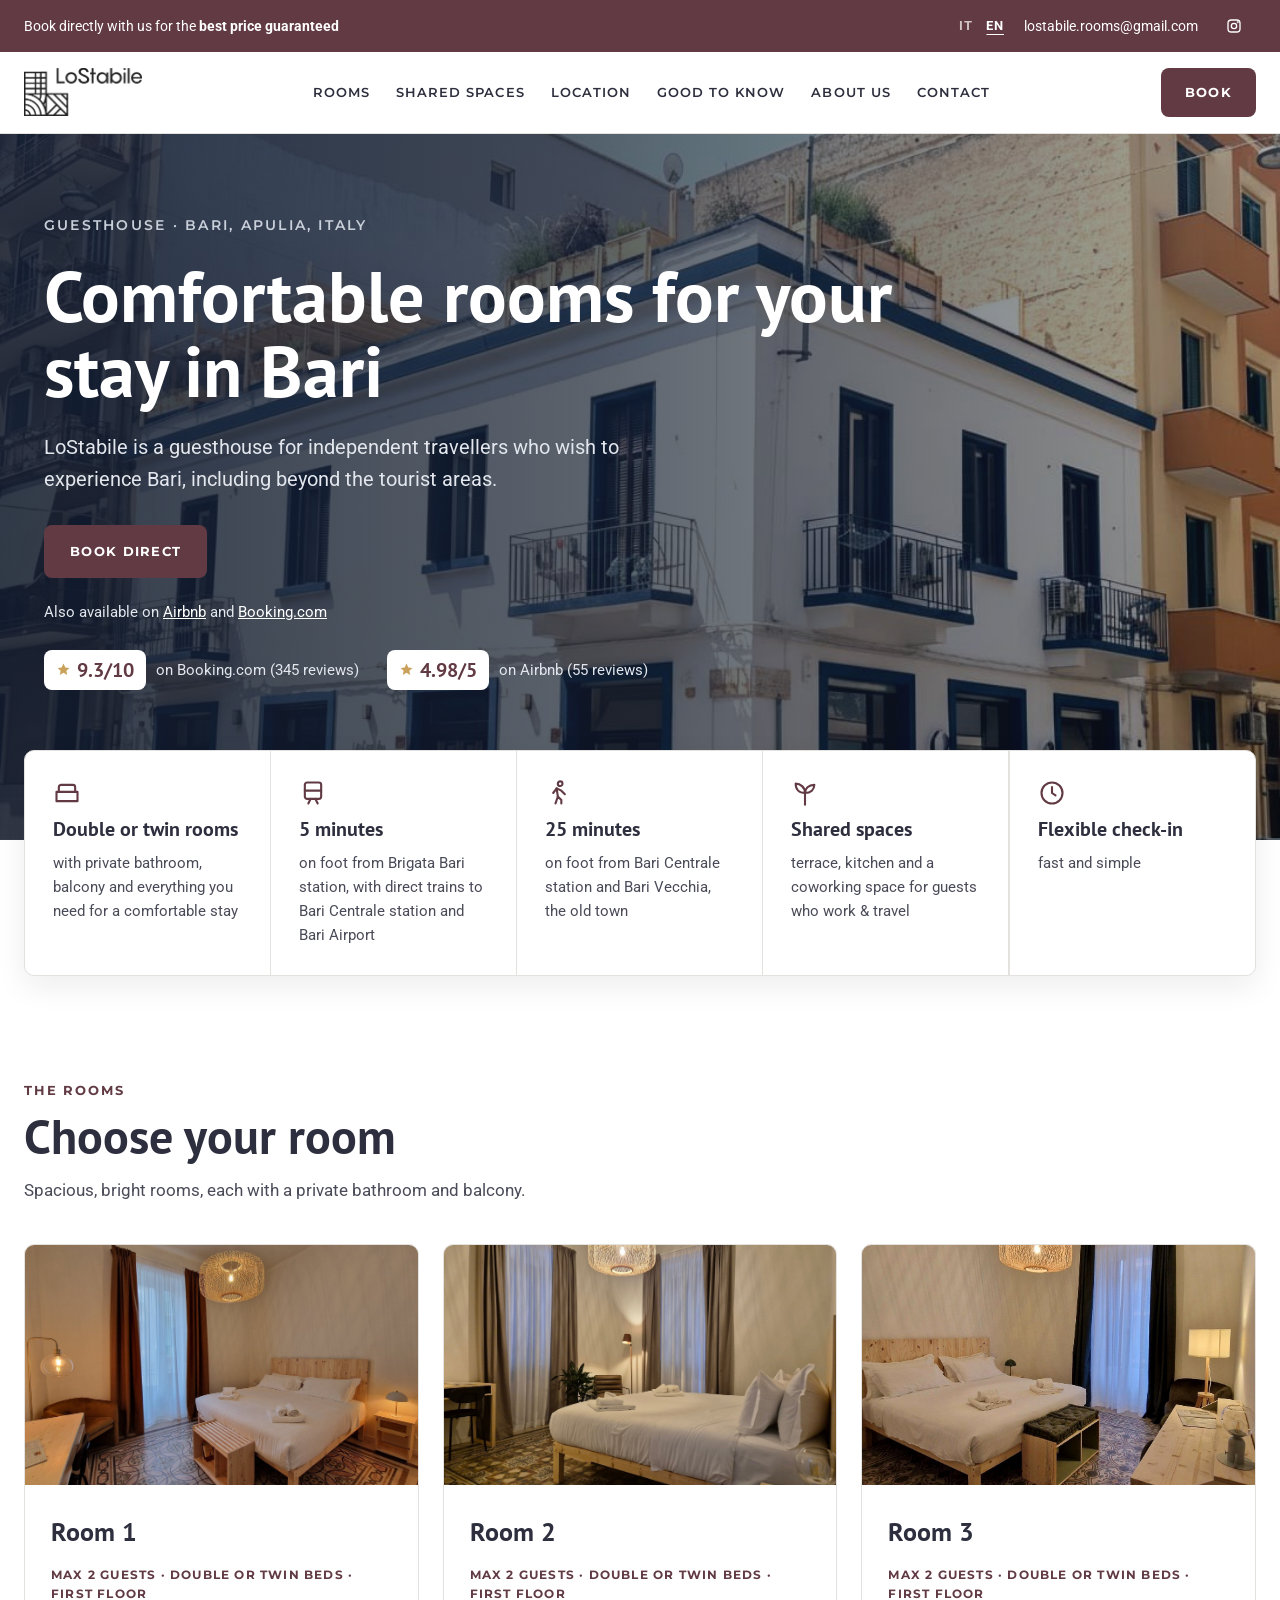
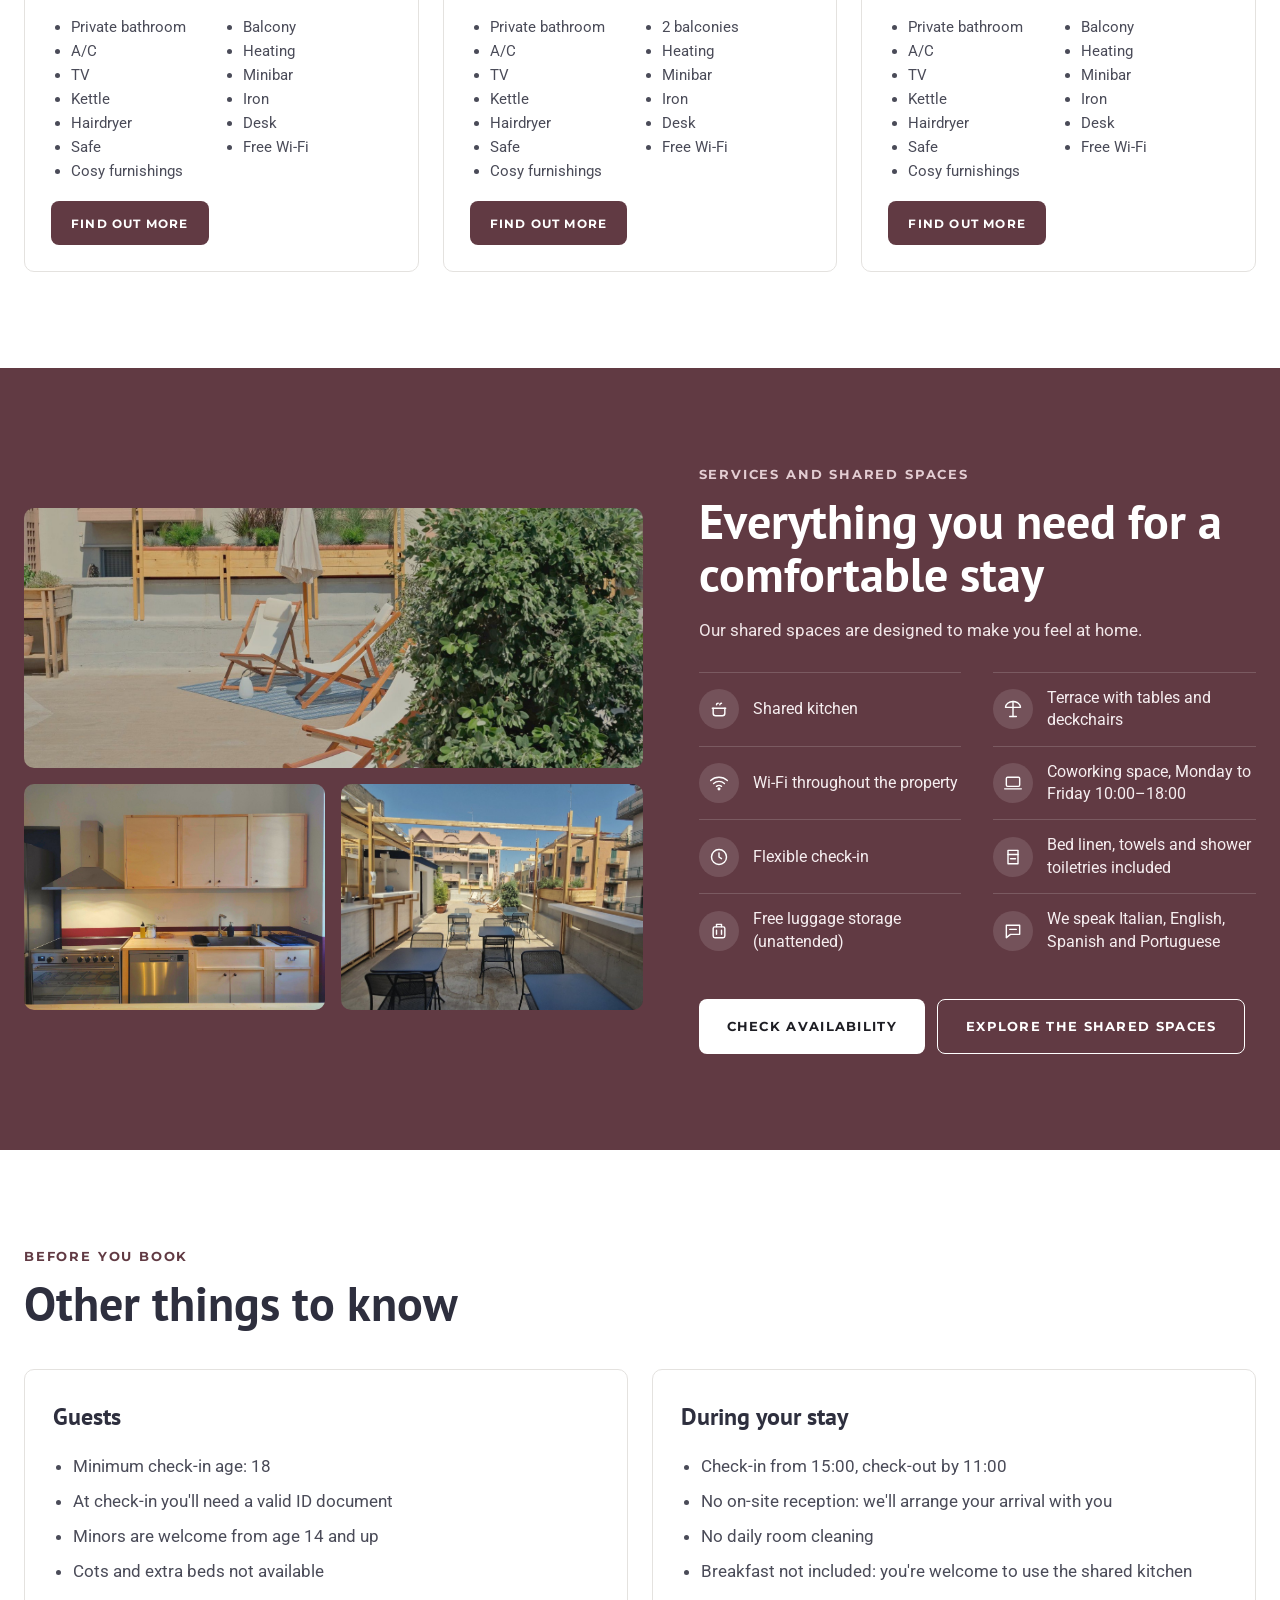
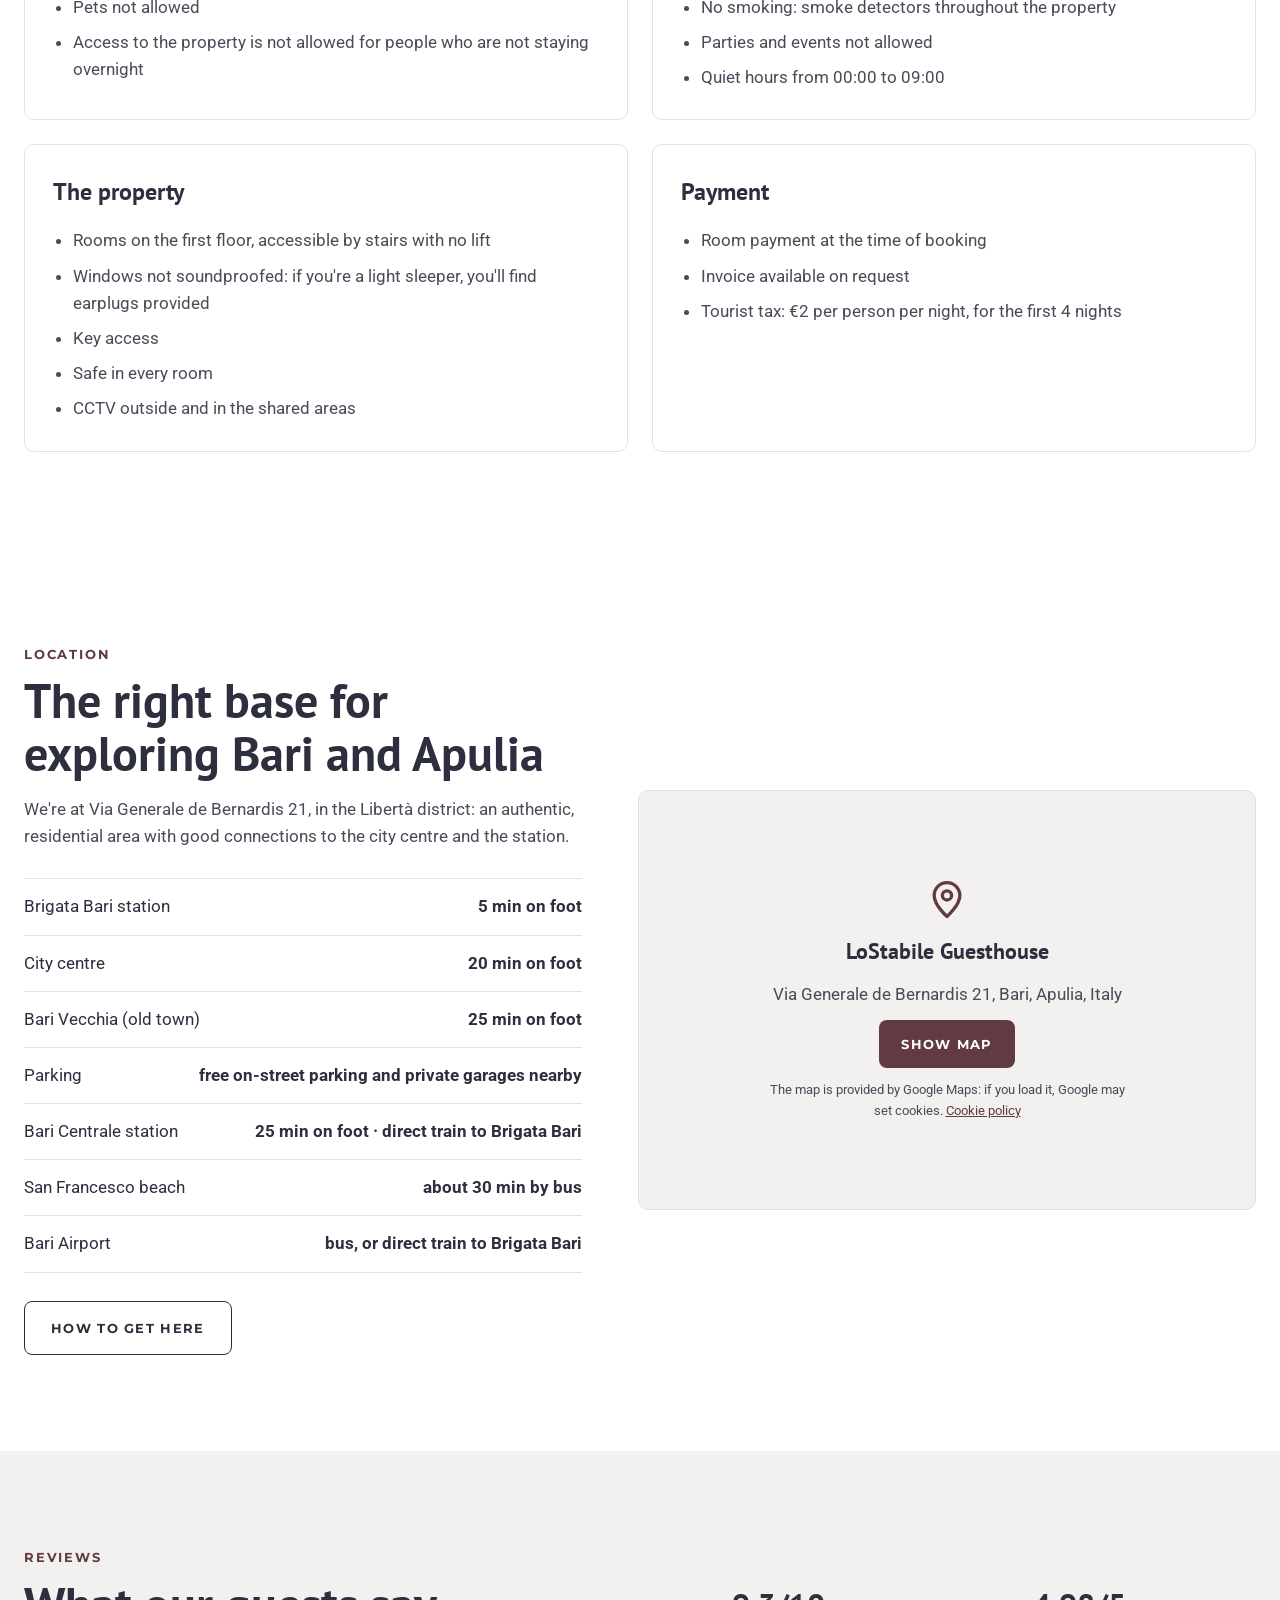
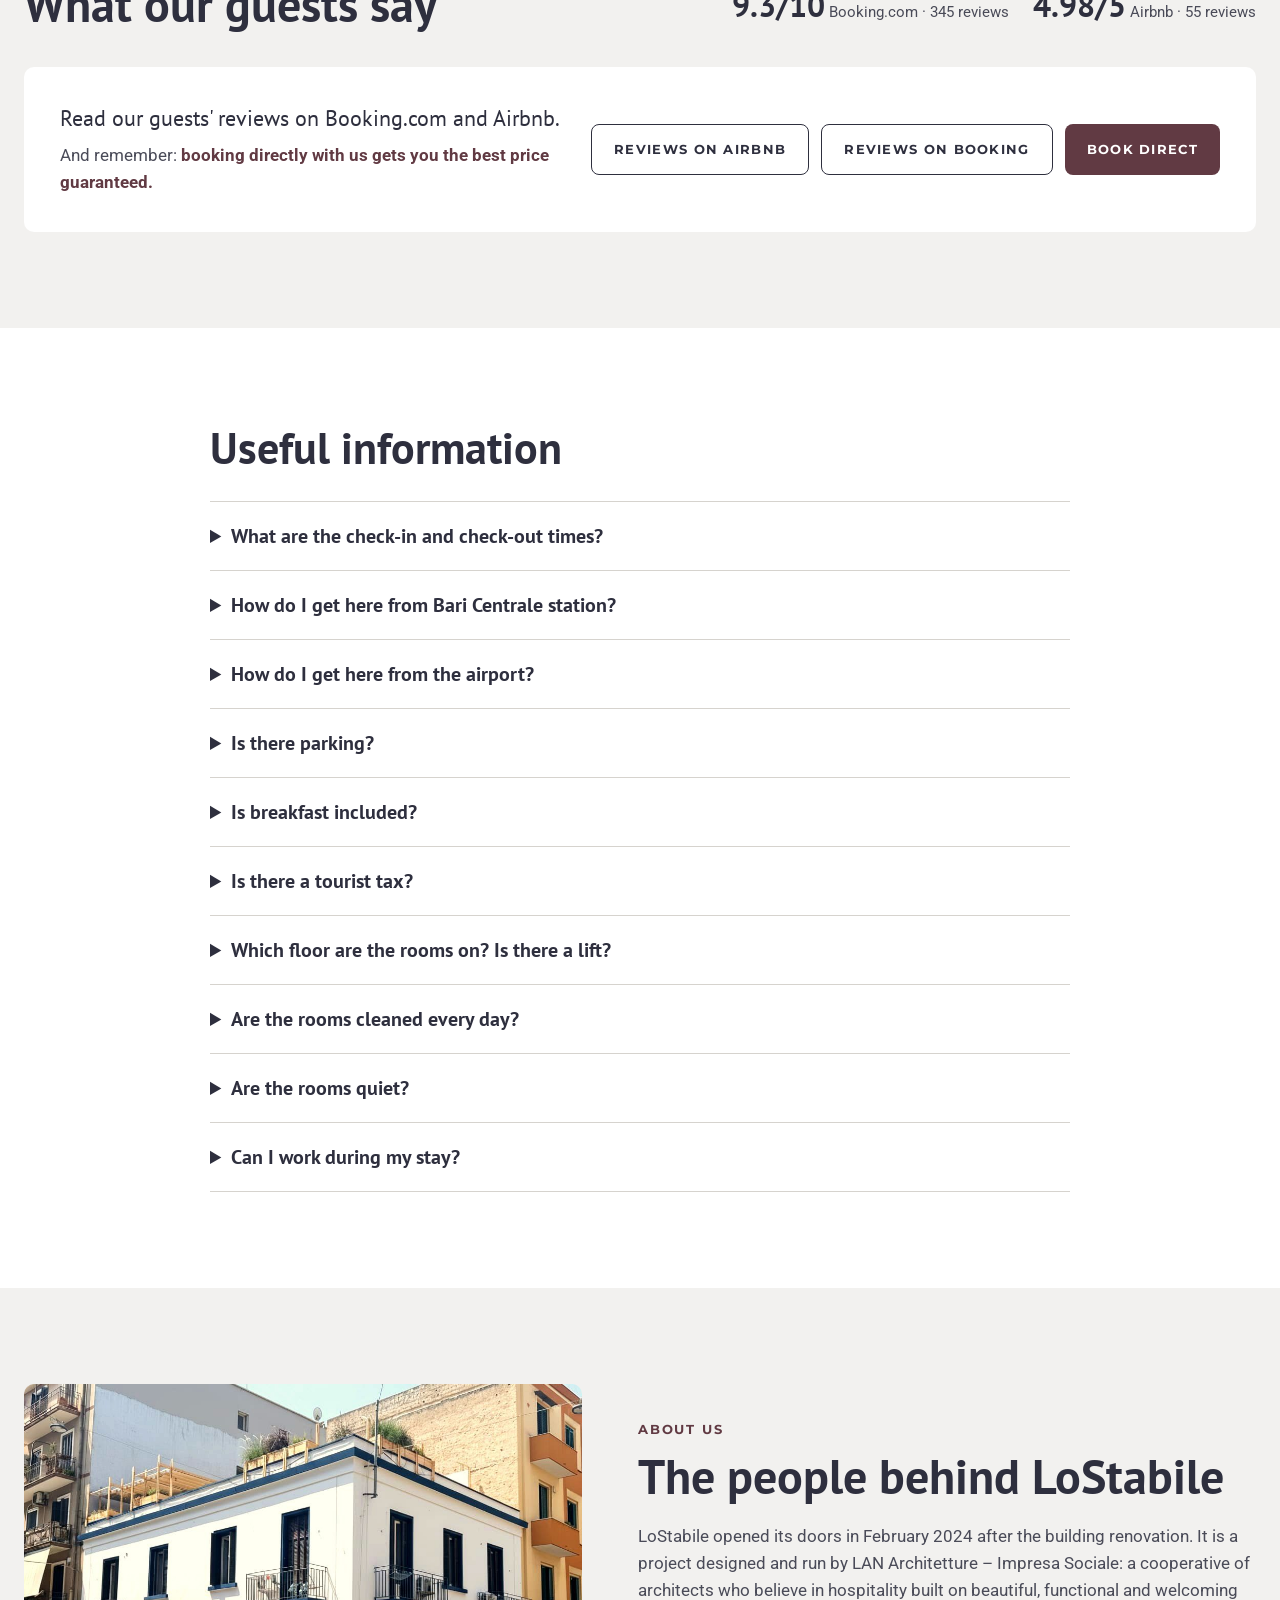
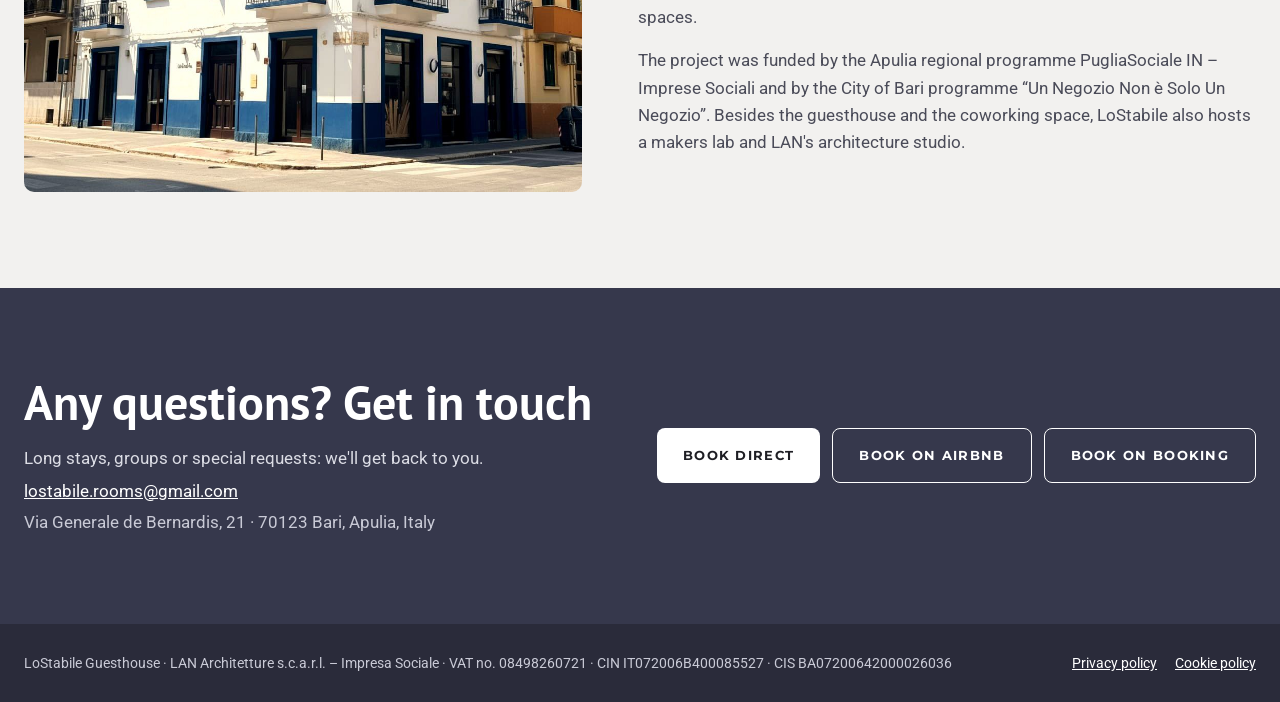
==== en/index.html @ 5943540a "Servizi: elenco con icone Co-Authored-By: Claude Opus 5.5 <noreply@anthropic.com> Claude-Session: ht" ====
<!doctype html>
<html lang="en">
<head>
<meta charset="utf-8">
<meta name="viewport" content="width=device-width, initial-scale=1">
<title>LoStabile Guesthouse – Rooms in Bari, Libertà district</title>
<meta name="description" content="LoStabile Guesthouse in Bari, Libertà district: 3 rooms with private bathroom and balcony, shared kitchen and terrace. 5 minutes from Brigata Bari station. Book direct for the best price.">
<meta property="og:title" content="LoStabile Guesthouse – Rooms in Bari, Libertà district">
<meta property="og:description" content="LoStabile Guesthouse in Bari, Libertà district: 3 rooms with private bathroom and balcony, shared kitchen and terrace. 5 minutes from Brigata Bari station. Book direct for the best price.">
<meta property="og:image" content="https://guesthouse.lostabile.com/images/facciata.jpg">
<meta property="og:type" content="website">
<link rel="icon" type="image/png" href="../images/favicon.png">
<link rel="stylesheet" href="../fonts/fonts.css">
<style>
body{margin:0;background:#FFFFFF}
html{scroll-behavior:smooth}
a{color:#613A43}a:hover{color:#36384C}
summary{cursor:pointer}
.hero-bg{background-color:#233852;background-image:linear-gradient(90deg,rgba(20,30,50,0.88) 0%,rgba(20,30,50,0.7) 45%,rgba(20,30,50,0.35) 100%),url(../images/facciata.jpg);background-size:cover;background-position:center 15%}
.lang{display:inline-flex;align-items:center;gap:2px}
.lang a{color:#FFFFFF;text-decoration:none;opacity:0.7;font-weight:700;font-size:13px;letter-spacing:0.06em;padding:6px 6px}
.lang a:hover{color:#FFFFFF;opacity:1}
.lang a[aria-current]{opacity:1;text-decoration:underline;text-underline-offset:4px}
.menu-toggle{position:absolute;opacity:0;width:1px;height:1px;pointer-events:none}
.menu-btn{display:none}
header{position:sticky;top:0;z-index:50}
[id]{scroll-margin-top:100px}
img[style*="object-fit"],button[style*="cursor: zoom-in"],article,.gallery > *,[style*="border: 1px solid #E4E2DF"],[style*="border-left: 4px solid #613A43"],[style*="background: #FFFFFF; padding: 36px"]{border-radius:10px}
button[style*="cursor: zoom-in"],article,.gallery > *{overflow:hidden}
article img{border-radius:0 !important}
@media (max-width: 760px){
a[style*="min-height: 4"]:not(.hdr-cta){width:100%;justify-content:center;text-align:center}
[id]{scroll-margin-top:80px}
.svc-list{grid-template-columns:1fr !important}
.hero-ratings{flex-direction:column;align-items:flex-start !important}
.hero-ratings > span > span:first-child{min-width:100px;justify-content:center;box-sizing:border-box}
.rules-grid{grid-template-columns:1fr !important}
div[style="display: flex; gap: 24px"]{flex-direction:column;gap:6px !important}
.topbar{justify-content:space-between !important;flex-wrap:nowrap !important;font-size:13px !important;line-height:1.35;padding:6px 12px 6px 16px !important;gap:8px !important}
.tb-hide{display:none !important}
.hdr{padding:10px 16px !important;gap:8px !important}
.hdr-logo img{height:34px !important}
.menu-btn{display:inline-flex;align-items:center;gap:6px;order:2;margin-left:auto;cursor:pointer;font-family:Montserrat,sans-serif;font-size:11px;font-weight:700;letter-spacing:0.05em;text-transform:uppercase;color:#2E2F3E;border:1.5px solid #2E2F3E;padding:0 10px;min-height:42px;box-sizing:border-box;border-radius:8px}
.hdr-cta{order:3;padding:0 12px !important;font-size:11px !important;letter-spacing:0.06em !important;min-height:42px !important}
.nav{order:4;display:none !important;width:100%;flex-direction:column;align-items:stretch !important;gap:0 !important;border-top:1px solid #E4E2DF;margin-top:4px}
.nav a{padding:14px 0;border-bottom:1px solid #F2F1EF;font-size:14px}
.menu-toggle:checked ~ .nav{display:flex !important}
.menu-toggle:focus-visible ~ .menu-btn{outline:2px solid #613A43;outline-offset:2px}
.dist-row{flex-direction:column !important;gap:2px !important}
}
img{max-width:100%}
@media (max-width: 640px){ a[href="spazi-comuni.html"] span{white-space:normal !important; font-size:16px !important} }
be-widget{display:block;width:100%}
be-widget:defined ~ .bw-fallback{display:none !important}
</style>
<link rel="alternate" hreflang="it" href="https://guesthouse.lostabile.com/">
<link rel="alternate" hreflang="en" href="https://guesthouse.lostabile.com/en/">
<link rel="alternate" hreflang="x-default" href="https://guesthouse.lostabile.com/">
</head>
<body>
<div style="font-family: Roboto, system-ui, sans-serif; color: #2E2F3E; background: #FFFFFF; font-size: 17px; line-height: 1.6">

<!-- TOP BAR -->
<div style="background: #613A43; color: #FFFFFF">
<div class="topbar" style="max-width: 1240px; margin: 0 auto; padding: 4px 24px; display: flex; flex-wrap: wrap; justify-content: space-between; align-items: center; gap: 8px; font-size: 14px">
<p style="margin: 0">Book directly with us for the <strong>best price guaranteed</strong></p>
<div class="topbar-contacts" style="display: flex; align-items: center; gap: 4px">
<span class="lang" role="navigation" aria-label="Language / Lingua"><a href="../index.html" hreflang="it" lang="it">IT</a><a href="index.html" aria-current="page" hreflang="en" lang="en">EN</a></span>
<a class="tb-hide" href="mailto:lostabile.rooms@gmail.com" style="color: #FFFFFF; text-decoration: none; padding: 0 10px">lostabile.rooms@gmail.com</a>
<a target="_blank" rel="noopener" href="https://www.instagram.com/lostabile.guesthouse/" aria-label="LoStabile Guesthouse on Instagram" style="color: #FFFFFF; width: 44px; height: 44px; display: inline-flex; align-items: center; justify-content: center"><svg aria-hidden="true" width="16" height="16" viewBox="0 0 24 24" fill="none" stroke="currentColor" stroke-width="2" stroke-linecap="round" stroke-linejoin="round"><rect x="3" y="3" width="18" height="18" rx="5"></rect><circle cx="12" cy="12" r="4"></circle><circle cx="17.5" cy="6.5" r="0.5"></circle></svg></a>
</div>
</div>
</div>

<!-- HEADER -->
<header style="background: #FFFFFF; border-bottom: 1px solid #E4E2DF">
<div class="hdr" style="max-width: 1240px; margin: 0 auto; padding: 16px 24px; display: flex; flex-wrap: wrap; align-items: center; justify-content: space-between; gap: 18px">
<a class="hdr-logo" href="#top" aria-label="LoStabile Guesthouse, back to top" style="text-decoration: none; color: #1E1E24; display: inline-flex; flex-direction: column; gap: 2px">
<img src="../images/logo-lostabile.png" alt="LoStabile" style="height: 48px; width: auto; display: block">
</a>
<input type="checkbox" id="menu-toggle" class="menu-toggle" aria-label="Open menu">
<nav class="nav" aria-label="Main menu" style="display: flex; flex-wrap: wrap; align-items: center; gap: 4px 26px; font-family: Montserrat, sans-serif; font-size: 13px; font-weight: 600; letter-spacing: 0.08em; text-transform: uppercase">
<a href="#camere" style="color: #2E2F3E; text-decoration: none">Rooms</a>
<a href="spazi-comuni.html" style="color: #2E2F3E; text-decoration: none">Shared spaces</a>
<a href="#posizione" style="color: #2E2F3E; text-decoration: none">Location</a>
<a href="#regole" style="color: #2E2F3E; text-decoration: none">Good to know</a>
<a href="#chi-siamo" style="color: #2E2F3E; text-decoration: none">About us</a>
<a href="#contatti" style="color: #2E2F3E; text-decoration: none">Contact</a>
</nav>
<label for="menu-toggle" class="menu-btn" aria-hidden="true"><svg width="18" height="18" viewBox="0 0 24 24" fill="none" stroke="currentColor" stroke-width="2" stroke-linecap="round"><path d="M4 7h16M4 12h16M4 17h16"></path></svg>Menu</label>
<a target="_blank" rel="noopener" class="hdr-cta" href="https://lostabile.bookpage.io/" style="background: #613A43; color: #FFFFFF; text-decoration: none; font-family: Montserrat, sans-serif; font-weight: 700; font-size: 13px; letter-spacing: 0.1em; text-transform: uppercase; padding: 14px 24px; min-height: 44px; box-sizing: border-box; display: inline-flex; align-items: center; border-radius: 8px">Book</a>
</div>
</header>

<!-- HERO -->
<section id="top" class="hero-bg" style="color: #FFFFFF">
<div style="max-width: 1240px; margin: 0 auto; min-height: 600px; padding: 80px 24px 150px; box-sizing: border-box; display: flex; flex-direction: column; justify-content: center; gap: 22px">
<p style="margin: 0; font-family: Montserrat, sans-serif; font-weight: 600; font-size: 14px; letter-spacing: 0.16em; text-transform: uppercase; color: #C9D0DA">Guesthouse · Bari, Apulia, Italy</p>
<h1 style="margin: 0; font-family: PT Sans, sans-serif; font-weight: 700; font-size: clamp(40px, 5.6vw, 72px); line-height: 1.05; max-width: 860px">Comfortable rooms for your stay in Bari</h1>
<p style="margin: 0; font-size: 20px; max-width: 640px; color: #E3E7ED">LoStabile is a guesthouse for independent travellers who wish to experience Bari, including beyond the tourist areas.</p>
<div class="bw-hero" data-booking-widget style="margin-top: 8px; max-width: 900px">
<be-widget host="https://lostabile.bookpage.io" property-id="143905" booking-network-id="867" default-adults="2" default-children="0" primary-color="#613A43" secondary-color="#E3CDD2" background-color="#ffffff" border-color="#613A43" button-text-color="#ffffff"></be-widget>
<a target="_blank" rel="noopener" class="bw-fallback" href="https://lostabile.bookpage.io/" style="background: #613A43; color: #FFFFFF; text-decoration: none; font-family: Montserrat, sans-serif; font-weight: 700; font-size: 13px; letter-spacing: 0.1em; text-transform: uppercase; padding: 16px 26px; min-height: 48px; box-sizing: border-box; display: inline-flex; align-items: center; border-radius: 8px">Book direct</a>
</div>
<p style="margin: 0; font-size: 15px; color: #E3E7ED">Also available on <a target="_blank" rel="noopener" href="https://www.airbnb.it/pr/lostabile" style="color: #FFFFFF">Airbnb</a> and <a target="_blank" rel="noopener" href="https://www.booking.com/hotel/it/lostabile.it.html" style="color: #FFFFFF">Booking.com</a></p>
<div class="hero-ratings" style="display: flex; flex-wrap: wrap; align-items: center; gap: 10px 28px; margin-top: 4px">
<span style="display: inline-flex; align-items: center; gap: 10px">
<span style="background: #FFFFFF; color: #613A43; font-family: PT Sans, sans-serif; font-weight: 700; font-size: 20px; padding: 4px 12px; border-radius: 8px; display: inline-flex; align-items: center; gap: 6px"><svg aria-hidden="true" width="15" height="15" viewBox="0 0 24 24" fill="#C9A15B"><path d="M12 2.5l2.9 6.1 6.6.8-4.9 4.6 1.3 6.6L12 17.3l-5.9 3.3 1.3-6.6-4.9-4.6 6.6-.8z"></path></svg>9.3/10</span>
<span style="color: #E3E7ED; font-size: 15px">on Booking.com (345 reviews)</span>
</span>
<span style="display: inline-flex; align-items: center; gap: 10px">
<span style="background: #FFFFFF; color: #613A43; font-family: PT Sans, sans-serif; font-weight: 700; font-size: 20px; padding: 4px 12px; border-radius: 8px; display: inline-flex; align-items: center; gap: 6px"><svg aria-hidden="true" width="15" height="15" viewBox="0 0 24 24" fill="#C9A15B"><path d="M12 2.5l2.9 6.1 6.6.8-4.9 4.6 1.3 6.6L12 17.3l-5.9 3.3 1.3-6.6-4.9-4.6 6.6-.8z"></path></svg>4.98/5</span>
<span style="color: #E3E7ED; font-size: 15px">on Airbnb (55 reviews)</span>
</span>
</div>
</div>
</section>

<!-- PUNTI DI FORZA -->
<section style="max-width: 1240px; margin: -90px auto 0; padding: 0 24px; position: relative">
<div style="display: grid; grid-template-columns: repeat(auto-fit, minmax(220px, 1fr)); background: #FFFFFF; border: 1px solid #E4E2DF; box-shadow: 0 10px 30px rgba(30,30,36,0.08)">
<div style="padding: 28px; display: flex; flex-direction: column; gap: 6px; border-right: 1px solid #E4E2DF">
<svg aria-hidden="true" width="28" height="28" viewBox="0 0 24 24" fill="none" stroke="#613A43" stroke-width="1.8" stroke-linecap="round" stroke-linejoin="round"><path d="M3 11h18v8H3z"></path><path d="M5 11V7a2 2 0 0 1 2-2h10a2 2 0 0 1 2 2v4"></path></svg>
<strong style="font-family: PT Sans, sans-serif; font-size: 20px">Double or twin rooms</strong>
<span style="font-size: 15px; color: #4A4B58">with private bathroom, balcony and everything you need for a comfortable stay</span>
</div>
<div style="padding: 28px; display: flex; flex-direction: column; gap: 6px; border-right: 1px solid #E4E2DF">
<svg aria-hidden="true" width="28" height="28" viewBox="0 0 24 24" fill="none" stroke="#613A43" stroke-width="1.8" stroke-linecap="round" stroke-linejoin="round"><rect x="5" y="3" width="14" height="14" rx="2"></rect><path d="M5 10h14"></path><path d="M8 21l2-4M16 21l-2-4"></path></svg>
<strong style="font-family: PT Sans, sans-serif; font-size: 20px">5 minutes</strong>
<span style="font-size: 15px; color: #4A4B58">on foot from Brigata Bari station, with direct trains to Bari Centrale station and Bari Airport</span>
</div>
<div style="padding: 28px; display: flex; flex-direction: column; gap: 6px; border-right: 1px solid #E4E2DF">
<svg aria-hidden="true" width="28" height="28" viewBox="0 0 24 24" fill="none" stroke="#613A43" stroke-width="1.8" stroke-linecap="round" stroke-linejoin="round"><circle cx="13" cy="4" r="2"></circle><path d="M9 21l2-6 3 3v3"></path><path d="M7 12l3-4 4 2 3 3"></path><path d="M11 15l-1-7"></path></svg>
<strong style="font-family: PT Sans, sans-serif; font-size: 20px">25 minutes</strong>
<span style="font-size: 15px; color: #4A4B58">on foot from Bari Centrale station and Bari Vecchia, the old town</span>
</div>
<div style="padding: 28px; display: flex; flex-direction: column; gap: 6px; border-right: 1px solid #E4E2DF">
<svg aria-hidden="true" width="28" height="28" viewBox="0 0 24 24" fill="none" stroke="#613A43" stroke-width="1.8" stroke-linecap="round" stroke-linejoin="round"><path d="M12 22V12"></path><path d="M12 12C12 7 8 4 4 4c0 5 3 8 8 8z"></path><path d="M12 12c0-4 3-7 8-7 0 4-3 7-8 7z"></path></svg>
<strong style="font-family: PT Sans, sans-serif; font-size: 20px">Shared spaces</strong>
<span style="font-size: 15px; color: #4A4B58">terrace, kitchen and a coworking space for guests who work & travel</span>
</div>
<div style="padding: 28px; display: flex; flex-direction: column; gap: 6px; border-left: 1px solid #E4E2DF">
<svg aria-hidden="true" width="28" height="28" viewBox="0 0 24 24" fill="none" stroke="#613A43" stroke-width="1.8" stroke-linecap="round" stroke-linejoin="round"><circle cx="12" cy="12" r="9"></circle><path d="M12 7v5l3 2"></path></svg>
<strong style="font-family: PT Sans, sans-serif; font-size: 20px">Flexible check-in</strong>
<span style="font-size: 15px; color: #4A4B58">fast and simple</span>
</div>
</div>
</section>

<!-- CAMERE -->
<section id="camere" style="max-width: 1240px; margin: 0 auto; padding: 104px 24px 96px">
<p style="margin: 0 0 10px; font-family: Montserrat, sans-serif; font-size: 13px; font-weight: 700; letter-spacing: 0.14em; text-transform: uppercase; color: #613A43">The rooms</p>
<h2 style="margin: 0 0 14px; font-family: PT Sans, sans-serif; font-weight: 700; font-size: clamp(32px, 4vw, 48px); line-height: 1.1">Choose your room</h2>
<p style="margin: 0 0 40px; color: #4A4B58; max-width: 660px">Spacious, bright rooms, each with a private bathroom and balcony.</p>
<div style="display: grid; grid-template-columns: repeat(auto-fit, minmax(300px, 1fr)); gap: 24px">

<article style="border: 1px solid #E4E2DF; display: flex; flex-direction: column">
<img src="../images/camera1-1.jpg" alt="Room 1: wooden double bed, window with curtains and patterned cement tile floor" style="height: 240px; width: 100%; object-fit: cover; display: block">
<div style="padding: 26px; display: flex; flex-direction: column; gap: 12px; flex-grow: 1">
<h3 style="margin: 0; font-family: PT Sans, sans-serif; font-size: 26px; font-weight: 700">Room 1</h3>
<p style="margin: 0; font-family: Montserrat, sans-serif; font-size: 12px; font-weight: 700; letter-spacing: 0.1em; text-transform: uppercase; color: #613A43">Max 2 guests · Double or twin beds · First floor</p>
<ul style="margin: 0; padding-left: 20px; color: #4A4B58; font-size: 15px; flex-grow: 1; display: grid; grid-template-columns: repeat(2, minmax(0, 1fr)); column-gap: 24px">
<li>Private bathroom</li>
<li>Balcony</li>
<li>A/C</li>
<li>Heating</li>
<li>TV</li>
<li>Minibar</li>
<li>Kettle</li>
<li>Iron</li>
<li>Hairdryer</li>
<li>Desk</li>
<li>Safe</li>
<li>Free Wi-Fi</li>
<li>Cosy furnishings</li>
</ul>
<div style="display: flex; flex-wrap: wrap; justify-content: space-between; align-items: center; gap: 12px; margin-top: 6px">
<a href="camera-1.html" style="background: #613A43; color: #FFFFFF; text-decoration: none; font-family: Montserrat, sans-serif; font-weight: 700; font-size: 12px; letter-spacing: 0.1em; text-transform: uppercase; padding: 12px 20px; min-height: 44px; box-sizing: border-box; display: inline-flex; align-items: center; border-radius: 8px">Find out more</a>
</div>
</div>
</article>

<article style="border: 1px solid #E4E2DF; display: flex; flex-direction: column">
<img src="../images/camera2-1.jpg" alt="Room 2: double bed, two windows and patterned cement tile floor" style="height: 240px; width: 100%; object-fit: cover; display: block">
<div style="padding: 26px; display: flex; flex-direction: column; gap: 12px; flex-grow: 1">
<h3 style="margin: 0; font-family: PT Sans, sans-serif; font-size: 26px; font-weight: 700">Room 2</h3>
<p style="margin: 0; font-family: Montserrat, sans-serif; font-size: 12px; font-weight: 700; letter-spacing: 0.1em; text-transform: uppercase; color: #613A43">Max 2 guests · Double or twin beds · First floor</p>
<ul style="margin: 0; padding-left: 20px; color: #4A4B58; font-size: 15px; flex-grow: 1; display: grid; grid-template-columns: repeat(2, minmax(0, 1fr)); column-gap: 24px">
<li>Private bathroom</li>
<li>2 balconies</li>
<li>A/C</li>
<li>Heating</li>
<li>TV</li>
<li>Minibar</li>
<li>Kettle</li>
<li>Iron</li>
<li>Hairdryer</li>
<li>Desk</li>
<li>Safe</li>
<li>Free Wi-Fi</li>
<li>Cosy furnishings</li>
</ul>
<div style="display: flex; flex-wrap: wrap; justify-content: space-between; align-items: center; gap: 12px; margin-top: 6px">
<a href="camera-2.html" style="background: #613A43; color: #FFFFFF; text-decoration: none; font-family: Montserrat, sans-serif; font-weight: 700; font-size: 12px; letter-spacing: 0.1em; text-transform: uppercase; padding: 12px 20px; min-height: 44px; box-sizing: border-box; display: inline-flex; align-items: center; border-radius: 8px">Find out more</a>
</div>
</div>
</article>

<article style="border: 1px solid #E4E2DF; display: flex; flex-direction: column">
<img src="../images/camera3-anteprima.jpg" alt="Room 3: double bed, French window and wooden desk" style="height: 240px; width: 100%; object-fit: cover; display: block">
<div style="padding: 26px; display: flex; flex-direction: column; gap: 12px; flex-grow: 1">
<h3 style="margin: 0; font-family: PT Sans, sans-serif; font-size: 26px; font-weight: 700">Room 3</h3>
<p style="margin: 0; font-family: Montserrat, sans-serif; font-size: 12px; font-weight: 700; letter-spacing: 0.1em; text-transform: uppercase; color: #613A43">Max 2 guests · Double or twin beds · First floor</p>
<ul style="margin: 0; padding-left: 20px; color: #4A4B58; font-size: 15px; flex-grow: 1; display: grid; grid-template-columns: repeat(2, minmax(0, 1fr)); column-gap: 24px">
<li>Private bathroom</li>
<li>Balcony</li>
<li>A/C</li>
<li>Heating</li>
<li>TV</li>
<li>Minibar</li>
<li>Kettle</li>
<li>Iron</li>
<li>Hairdryer</li>
<li>Desk</li>
<li>Safe</li>
<li>Free Wi-Fi</li>
<li>Cosy furnishings</li>
</ul>
<div style="display: flex; flex-wrap: wrap; justify-content: space-between; align-items: center; gap: 12px; margin-top: 6px">
<a href="camera-3.html" style="background: #613A43; color: #FFFFFF; text-decoration: none; font-family: Montserrat, sans-serif; font-weight: 700; font-size: 12px; letter-spacing: 0.1em; text-transform: uppercase; padding: 12px 20px; min-height: 44px; box-sizing: border-box; display: inline-flex; align-items: center; border-radius: 8px">Find out more</a>
</div>
</div>
</article>

</div>
</section>

<!-- SERVIZI E SPAZI COMUNI -->
<section id="servizi" style="background: #613A43; color: #FFFFFF">
<div style="max-width: 1240px; margin: 0 auto; padding: 96px 24px; display: flex; flex-wrap: wrap; gap: 56px; align-items: center">
<div style="flex: 1.35 1 460px; min-width: 0; display: grid; grid-template-columns: repeat(2, minmax(0, 1fr)); gap: 16px">
<img src="../images/terrazza-1.jpg" alt="Terrace lounge area with deckchairs and umbrella" style="grid-column: span 2; height: 260px; width: 100%; object-fit: cover; display: block">
<img src="../images/cucina.jpg" alt="The fully equipped shared kitchen, with wooden furniture" style="aspect-ratio: 4 / 3; height: auto; width: 100%; object-fit: cover; display: block">
<img src="../images/terrazza-2.jpg" alt="The terrace with tables, wooden pergola and plants" style="aspect-ratio: 4 / 3; height: auto; width: 100%; object-fit: cover; display: block">
</div>
<div style="flex: 1 1 440px; min-width: 0">
<p style="margin: 0 0 10px; font-family: Montserrat, sans-serif; font-size: 13px; font-weight: 700; letter-spacing: 0.14em; text-transform: uppercase; color: #E3CDD2">Services and shared spaces</p>
<h2 style="margin: 0 0 16px; font-family: PT Sans, sans-serif; font-weight: 700; font-size: clamp(32px, 4vw, 48px); line-height: 1.1">Everything you need for a comfortable stay</h2>
<p style="margin: 0 0 28px; color: #F1E6E8">Our shared spaces are designed to make you feel at home.</p>
<ul class="svc-list" style="list-style: none; margin: 0 0 32px; padding: 0; display: grid; grid-template-columns: repeat(2, minmax(0, 1fr)); column-gap: 32px; color: #F6EEF0; font-size: 16px; line-height: 1.4">
<li style="display: flex; align-items: center; gap: 14px; padding: 14px 0; border-top: 1px solid rgba(255,255,255,0.16)"><span aria-hidden="true" style="flex: 0 0 40px; width: 40px; height: 40px; border-radius: 50%; background: rgba(255,255,255,0.12); display: inline-flex; align-items: center; justify-content: center"><svg width="20" height="20" viewBox="0 0 24 24" fill="none" stroke="#FFFFFF" stroke-width="1.7" stroke-linecap="round" stroke-linejoin="round"><path d="M4 11h16"></path><path d="M5 11v6a3 3 0 0 0 3 3h8a3 3 0 0 0 3-3v-6"></path><path d="M9 7c0-1 .8-2 2-2M13 7c0-1 .8-2 2-2"></path></svg></span><span>Shared kitchen</span></li>
<li style="display: flex; align-items: center; gap: 14px; padding: 14px 0; border-top: 1px solid rgba(255,255,255,0.16)"><span aria-hidden="true" style="flex: 0 0 40px; width: 40px; height: 40px; border-radius: 50%; background: rgba(255,255,255,0.12); display: inline-flex; align-items: center; justify-content: center"><svg width="20" height="20" viewBox="0 0 24 24" fill="none" stroke="#FFFFFF" stroke-width="1.7" stroke-linecap="round" stroke-linejoin="round"><path d="M12 3v18"></path><path d="M3 10a9 7 0 0 1 18 0z"></path><path d="M8 21h8"></path></svg></span><span>Terrace with tables and deckchairs</span></li>
<li style="display: flex; align-items: center; gap: 14px; padding: 14px 0; border-top: 1px solid rgba(255,255,255,0.16)"><span aria-hidden="true" style="flex: 0 0 40px; width: 40px; height: 40px; border-radius: 50%; background: rgba(255,255,255,0.12); display: inline-flex; align-items: center; justify-content: center"><svg width="20" height="20" viewBox="0 0 24 24" fill="none" stroke="#FFFFFF" stroke-width="1.7" stroke-linecap="round" stroke-linejoin="round"><path d="M2 9a15 15 0 0 1 20 0"></path><path d="M5.5 12.5a10 10 0 0 1 13 0"></path><path d="M9 16a5 5 0 0 1 6 0"></path><circle cx="12" cy="19" r="1"></circle></svg></span><span>Wi-Fi throughout the property</span></li>
<li style="display: flex; align-items: center; gap: 14px; padding: 14px 0; border-top: 1px solid rgba(255,255,255,0.16)"><span aria-hidden="true" style="flex: 0 0 40px; width: 40px; height: 40px; border-radius: 50%; background: rgba(255,255,255,0.12); display: inline-flex; align-items: center; justify-content: center"><svg width="20" height="20" viewBox="0 0 24 24" fill="none" stroke="#FFFFFF" stroke-width="1.7" stroke-linecap="round" stroke-linejoin="round"><rect x="4" y="5" width="16" height="11" rx="1.5"></rect><path d="M2 19h20"></path></svg></span><span>Coworking space, Monday to Friday 10:00–18:00</span></li>
<li style="display: flex; align-items: center; gap: 14px; padding: 14px 0; border-top: 1px solid rgba(255,255,255,0.16)"><span aria-hidden="true" style="flex: 0 0 40px; width: 40px; height: 40px; border-radius: 50%; background: rgba(255,255,255,0.12); display: inline-flex; align-items: center; justify-content: center"><svg width="20" height="20" viewBox="0 0 24 24" fill="none" stroke="#FFFFFF" stroke-width="1.7" stroke-linecap="round" stroke-linejoin="round"><circle cx="12" cy="12" r="9"></circle><path d="M12 7v5l3 2"></path></svg></span><span>Flexible check-in</span></li>
<li style="display: flex; align-items: center; gap: 14px; padding: 14px 0; border-top: 1px solid rgba(255,255,255,0.16)"><span aria-hidden="true" style="flex: 0 0 40px; width: 40px; height: 40px; border-radius: 50%; background: rgba(255,255,255,0.12); display: inline-flex; align-items: center; justify-content: center"><svg width="20" height="20" viewBox="0 0 24 24" fill="none" stroke="#FFFFFF" stroke-width="1.7" stroke-linecap="round" stroke-linejoin="round"><path d="M6 4h12v16H6z"></path><path d="M6 9h12"></path><path d="M9 14h6"></path></svg></span><span>Bed linen, towels and shower toiletries included</span></li>
<li style="display: flex; align-items: center; gap: 14px; padding: 14px 0; border-top: 1px solid rgba(255,255,255,0.16)"><span aria-hidden="true" style="flex: 0 0 40px; width: 40px; height: 40px; border-radius: 50%; background: rgba(255,255,255,0.12); display: inline-flex; align-items: center; justify-content: center"><svg width="20" height="20" viewBox="0 0 24 24" fill="none" stroke="#FFFFFF" stroke-width="1.7" stroke-linecap="round" stroke-linejoin="round"><rect x="5" y="7" width="14" height="13" rx="2"></rect><path d="M9 7V4h6v3"></path><path d="M9 11v5M15 11v5"></path></svg></span><span>Free luggage storage (unattended)</span></li>
<li style="display: flex; align-items: center; gap: 14px; padding: 14px 0; border-top: 1px solid rgba(255,255,255,0.16)"><span aria-hidden="true" style="flex: 0 0 40px; width: 40px; height: 40px; border-radius: 50%; background: rgba(255,255,255,0.12); display: inline-flex; align-items: center; justify-content: center"><svg width="20" height="20" viewBox="0 0 24 24" fill="none" stroke="#FFFFFF" stroke-width="1.7" stroke-linecap="round" stroke-linejoin="round"><path d="M4 5h16v11H9l-5 4z"></path><path d="M8 10h8"></path></svg></span><span>We speak Italian, English, Spanish and Portuguese</span></li>
</ul>
<div style="display: flex; flex-wrap: wrap; gap: 12px">
<a target="_blank" rel="noopener" href="https://lostabile.bookpage.io/" style="background: #FFFFFF; color: #1E1E24; text-decoration: none; font-family: Montserrat, sans-serif; font-weight: 700; font-size: 13px; letter-spacing: 0.1em; text-transform: uppercase; padding: 16px 28px; min-height: 48px; box-sizing: border-box; display: inline-flex; align-items: center; border-radius: 8px">Check availability</a>
<a href="spazi-comuni.html" style="color: #FFFFFF; text-decoration: none; font-family: Montserrat, sans-serif; font-weight: 700; font-size: 13px; letter-spacing: 0.1em; text-transform: uppercase; padding: 16px 28px; border: 1.5px solid #FFFFFF; min-height: 48px; box-sizing: border-box; display: inline-flex; align-items: center; border-radius: 8px">Explore the shared spaces</a>
</div>
</div>
</div>
</section>

<!-- REGOLE DELLA CASA -->
<section id="regole" style="max-width: 1240px; margin: 0 auto; padding: 96px 24px">
<p style="margin: 0 0 10px; font-family: Montserrat, sans-serif; font-size: 13px; font-weight: 700; letter-spacing: 0.14em; text-transform: uppercase; color: #613A43">Before you book</p>
<h2 style="margin: 0 0 40px; font-family: PT Sans, sans-serif; font-weight: 700; font-size: clamp(32px, 4vw, 48px); line-height: 1.1">Other things to know</h2>
<div class="rules-grid" style="display: grid; grid-template-columns: repeat(2, minmax(0, 1fr)); gap: 24px">
<div style="border: 1px solid #E4E2DF; padding: 28px">
<h3 style="margin: 0 0 16px; font-family: PT Sans, sans-serif; font-size: 24px; font-weight: 700">Guests</h3>
<ul style="margin: 0; padding-left: 20px; color: #4A4B58; display: flex; flex-direction: column; gap: 8px">
<li>Minimum check-in age: 18</li>
<li>At check-in you'll need a valid ID document</li>
<li>Minors are welcome from age 14 and up</li>
<li>Cots and extra beds not available</li>
<li>Pets not allowed</li>
<li>Access to the property is not allowed for people who are not staying overnight</li>
</ul>
</div>
<div style="border: 1px solid #E4E2DF; padding: 28px">
<h3 style="margin: 0 0 16px; font-family: PT Sans, sans-serif; font-size: 24px; font-weight: 700">During your stay</h3>
<ul style="margin: 0; padding-left: 20px; color: #4A4B58; display: flex; flex-direction: column; gap: 8px">
<li>Check-in from 15:00, check-out by 11:00</li>
<li>No on-site reception: we'll arrange your arrival with you</li>
<li>No daily room cleaning</li>
<li>Breakfast not included: you're welcome to use the shared kitchen</li>
<li>No smoking: smoke detectors throughout the property</li>
<li>Parties and events not allowed</li>
<li>Quiet hours from 00:00 to 09:00</li>
</ul>
</div>
<div style="border: 1px solid #E4E2DF; padding: 28px">
<h3 style="margin: 0 0 16px; font-family: PT Sans, sans-serif; font-size: 24px; font-weight: 700">The property</h3>
<ul style="margin: 0; padding-left: 20px; color: #4A4B58; display: flex; flex-direction: column; gap: 8px">
<li>Rooms on the first floor, accessible by stairs with no lift</li>
<li>Windows not soundproofed: if you're a light sleeper, you'll find earplugs provided</li>
<li>Key access</li>
<li>Safe in every room</li>
<li>CCTV outside and in the shared areas</li>
</ul>
</div>
<div style="border: 1px solid #E4E2DF; padding: 28px">
<h3 style="margin: 0 0 16px; font-family: PT Sans, sans-serif; font-size: 24px; font-weight: 700">Payment</h3>
<ul style="margin: 0; padding-left: 20px; color: #4A4B58; display: flex; flex-direction: column; gap: 8px">
<li>Room payment at the time of booking</li>
<li>Invoice available on request</li>
<li>Tourist tax: €2 per person per night, for the first 4 nights</li>
</ul>
</div>
</div>
</section>

<!-- POSIZIONE -->
<section id="posizione" style="max-width: 1240px; margin: 0 auto; padding: 96px 24px; display: flex; flex-wrap: wrap; gap: 56px; align-items: center">
<div style="flex: 1 1 420px; min-width: 0">
<p style="margin: 0 0 10px; font-family: Montserrat, sans-serif; font-size: 13px; font-weight: 700; letter-spacing: 0.14em; text-transform: uppercase; color: #613A43">Location</p>
<h2 style="margin: 0 0 16px; font-family: PT Sans, sans-serif; font-weight: 700; font-size: clamp(32px, 4vw, 48px); line-height: 1.1">The right base for exploring Bari and Apulia</h2>
<p style="margin: 0 0 28px; color: #4A4B58">We're at Via Generale de Bernardis 21, in the Libertà district: an authentic, residential area with good connections to the city centre and the station.</p>
<div style="display: flex; flex-direction: column">
<div class="dist-row" style="display: flex; justify-content: space-between; gap: 16px; padding: 14px 0; border-top: 1px solid #E4E2DF"><span>Brigata Bari station</span><strong>5 min on foot</strong></div>
<div class="dist-row" style="display: flex; justify-content: space-between; gap: 16px; padding: 14px 0; border-top: 1px solid #E4E2DF"><span>City centre</span><strong>20 min on foot</strong></div>
<div class="dist-row" style="display: flex; justify-content: space-between; gap: 16px; padding: 14px 0; border-top: 1px solid #E4E2DF"><span>Bari Vecchia (old town)</span><strong>25 min on foot</strong></div>
<div class="dist-row" style="display: flex; justify-content: space-between; gap: 16px; padding: 14px 0; border-top: 1px solid #E4E2DF"><span>Parking</span><strong>free on-street parking and private garages nearby</strong></div>
<div class="dist-row" style="display: flex; justify-content: space-between; gap: 16px; padding: 14px 0; border-top: 1px solid #E4E2DF"><span>Bari Centrale station</span><strong>25 min on foot · direct train to Brigata Bari</strong></div>
<div class="dist-row" style="display: flex; justify-content: space-between; gap: 16px; padding: 14px 0; border-top: 1px solid #E4E2DF"><span>San Francesco beach</span><strong>about 30 min by bus</strong></div>
<div class="dist-row" style="display: flex; justify-content: space-between; gap: 16px; padding: 14px 0; border-top: 1px solid #E4E2DF; border-bottom: 1px solid #E4E2DF"><span>Bari Airport</span><strong>bus, or direct train to Brigata Bari</strong></div>
</div>
<a target="_blank" rel="noopener" href="https://www.google.com/maps/dir//Via+Generale+de+Bernardis,+21+70123+Bari+BA/@41.1209327,16.8528963,16z" style="margin-top: 28px; color: #2E2F3E; text-decoration: none; font-family: Montserrat, sans-serif; font-weight: 700; font-size: 13px; letter-spacing: 0.1em; text-transform: uppercase; padding: 16px 26px; border: 1.5px solid #2E2F3E; min-height: 48px; box-sizing: border-box; display: inline-flex; align-items: center; border-radius: 8px">How to get here</a>
</div>
<div id="mappa" style="flex: 1 1 480px; min-width: 0; height: 420px; background: #F2F1EF; border: 1px solid #E4E2DF; display: flex; flex-direction: column; align-items: center; justify-content: center; gap: 12px; text-align: center; padding: 24px; box-sizing: border-box"><svg aria-hidden="true" width="44" height="44" viewBox="0 0 24 24" fill="none" stroke="#613A43" stroke-width="1.8" stroke-linecap="round" stroke-linejoin="round"><path d="M12 21s-7-6.2-7-11.5A7 7 0 0 1 19 9.5C19 14.8 12 21 12 21z"></path><circle cx="12" cy="9.5" r="2.5"></circle></svg><strong style="font-family: PT Sans, sans-serif; font-size: 22px">LoStabile Guesthouse</strong><span style="color: #4A4B58">Via Generale de Bernardis 21, Bari, Apulia, Italy</span><button type="button" id="mappa-btn" style="background: #613A43; color: #FFFFFF; border: 0; cursor: pointer; font-family: Montserrat, sans-serif; font-weight: 700; font-size: 13px; letter-spacing: 0.1em; text-transform: uppercase; padding: 14px 22px; min-height: 48px; border-radius: 8px">Show map</button><span style="color: #4A4B58; font-size: 13px; max-width: 360px">The map is provided by Google Maps: if you load it, Google may set cookies. <a href="privacy.html#cookie">Cookie policy</a></span></div><script>document.getElementById("mappa-btn").addEventListener("click",function(){var d=document.getElementById("mappa");d.outerHTML="<iframe title=\"Map: LoStabile Guesthouse, Via Generale de Bernardis 21, Bari\" src=\"https://www.google.com/maps/embed?pb=!1m18!1m12!1m3!1d961.6343704442035!2d16.853043352483237!3d41.12139530666163!2m3!1f0!2f0!3f0!3m2!1i1024!2i768!4f13.1!3m3!1m2!1s0x1347e9173b9a2e97%3A0x296f0e4a77eb39b4!2sLoStabile%20Guesthouse%20%26%20Coworking!5e1!3m2!1sit!2sit!4v1795695713454!5m2!1sit!2sit\" style=\"flex: 1 1 480px; min-width: 0; width: 100%; height: 420px; border: 0; display: block\" allowfullscreen=\"\" loading=\"lazy\" referrerpolicy=\"strict-origin-when-cross-origin\"></iframe>";});</script>
</section>

<!-- RECENSIONI -->
<section id="recensioni" style="background: #F2F1EF">
<div style="max-width: 1240px; margin: 0 auto; padding: 96px 24px">
<div style="display: flex; flex-wrap: wrap; justify-content: space-between; align-items: flex-end; gap: 20px; margin-bottom: 36px">
<div>
<p style="margin: 0 0 10px; font-family: Montserrat, sans-serif; font-size: 13px; font-weight: 700; letter-spacing: 0.14em; text-transform: uppercase; color: #613A43">Reviews</p>
<h2 style="margin: 0; font-family: PT Sans, sans-serif; font-weight: 700; font-size: clamp(32px, 4vw, 48px); line-height: 1.1">What our guests say</h2>
</div>
<div style="display: flex; gap: 24px">
<p style="margin: 0"><strong style="font-family: PT Sans, sans-serif; font-size: 32px">9.3/10</strong> <span style="font-size: 15px; color: #4A4B58">Booking.com · 345 reviews</span></p>
<p style="margin: 0"><strong style="font-family: PT Sans, sans-serif; font-size: 32px">4.98/5</strong> <span style="font-size: 15px; color: #4A4B58">Airbnb · 55 reviews</span></p>
</div>
</div>
<div style="background: #FFFFFF; padding: 36px; display: flex; flex-wrap: wrap; justify-content: space-between; align-items: center; gap: 28px">
<div style="flex: 1 1 460px; min-width: 0">
<p style="margin: 0 0 8px; font-family: PT Sans, sans-serif; font-size: 22px; line-height: 1.4">Read our guests' reviews on Booking.com and Airbnb.</p>
<p style="margin: 0; color: #4A4B58">And remember: <strong style="color: #613A43">booking directly with us gets you the best price guaranteed.</strong></p>
</div>
<div style="display: flex; flex-wrap: wrap; gap: 12px">
<a target="_blank" rel="noopener" href="https://www.airbnb.it/pr/lostabile" style="color: #2E2F3E; text-decoration: none; font-family: Montserrat, sans-serif; font-weight: 700; font-size: 13px; letter-spacing: 0.1em; text-transform: uppercase; padding: 14px 22px; border: 1.5px solid #2E2F3E; min-height: 48px; box-sizing: border-box; display: inline-flex; align-items: center; border-radius: 8px">Reviews on Airbnb</a>
<a target="_blank" rel="noopener" href="https://www.booking.com/hotel/it/lostabile.it.html#tab-reviews" style="color: #2E2F3E; text-decoration: none; font-family: Montserrat, sans-serif; font-weight: 700; font-size: 13px; letter-spacing: 0.1em; text-transform: uppercase; padding: 14px 22px; border: 1.5px solid #2E2F3E; min-height: 48px; box-sizing: border-box; display: inline-flex; align-items: center; border-radius: 8px">Reviews on Booking</a>
<a target="_blank" rel="noopener" href="https://lostabile.bookpage.io/" style="background: #613A43; color: #FFFFFF; text-decoration: none; font-family: Montserrat, sans-serif; font-weight: 700; font-size: 13px; letter-spacing: 0.1em; text-transform: uppercase; padding: 14px 22px; min-height: 48px; box-sizing: border-box; display: inline-flex; align-items: center; border-radius: 8px">Book direct</a>
</div>
</div>
</div>
</section>

<!-- INFO UTILI / FAQ -->
<section id="faq" style="max-width: 860px; margin: 0 auto; padding: 96px 24px">
<h2 style="margin: 0 0 28px; font-family: PT Sans, sans-serif; font-weight: 700; font-size: clamp(30px, 3.6vw, 44px); line-height: 1.1">Useful information</h2>
<details style="border-top: 1px solid #D6D3CE; padding: 18px 0">
<summary style="font-family: PT Sans, sans-serif; font-size: 20px; font-weight: 700">What are the check-in and check-out times?</summary>
<p style="margin: 10px 0 0; color: #4A4B58">Check-in from 15:00, check-out by 11:00. Check-in is flexible: let us know your arrival time and we'll arrange it.</p>
</details>
<details style="border-top: 1px solid #D6D3CE; padding: 18px 0">
<summary style="font-family: PT Sans, sans-serif; font-size: 20px; font-weight: 700">How do I get here from Bari Centrale station?</summary>
<p style="margin: 10px 0 0; color: #4A4B58">On foot, it's an easy walk of about 25 minutes. Alternatively, direct trains run from Bari Centrale to Brigata Bari station in about 5 minutes: the guesthouse is a 5-minute walk from the stop. Check the timetable on the website of <a target="_blank" rel="noopener" href="https://www.ferrotramviaria.it/">Ferrotramviaria</a>.</p>
</details>
<details style="border-top: 1px solid #D6D3CE; padding: 18px 0">
<summary style="font-family: PT Sans, sans-serif; font-size: 20px; font-weight: 700">How do I get here from the airport?</summary>
<p style="margin: 10px 0 0; color: #4A4B58">Take bus 16, or the direct train from the airport to Brigata Bari station, a 5-minute walk from the guesthouse. Check the direct train timetable on the website of <a target="_blank" rel="noopener" href="https://www.ferrotramviaria.it/">Ferrotramviaria</a>.</p>
</details>
<details style="border-top: 1px solid #D6D3CE; padding: 18px 0">
<summary style="font-family: PT Sans, sans-serif; font-size: 20px; font-weight: 700">Is there parking?</summary>
<p style="margin: 10px 0 0; color: #4A4B58">We don't have private parking, but there's free on-street parking nearby and a few paid private garages.</p>
</details>
<details style="border-top: 1px solid #D6D3CE; padding: 18px 0">
<summary style="font-family: PT Sans, sans-serif; font-size: 20px; font-weight: 700">Is breakfast included?</summary>
<p style="margin: 10px 0 0; color: #4A4B58">No, we don't serve breakfast. The shared kitchen is always available for guests to make their own.</p>
</details>
<details style="border-top: 1px solid #D6D3CE; padding: 18px 0">
<summary style="font-family: PT Sans, sans-serif; font-size: 20px; font-weight: 700">Is there a tourist tax?</summary>
<p style="margin: 10px 0 0; color: #4A4B58">Yes, the City of Bari tourist tax is €2 per person per night, for the first 4 nights.</p>
</details>
<details style="border-top: 1px solid #D6D3CE; padding: 18px 0">
<summary style="font-family: PT Sans, sans-serif; font-size: 20px; font-weight: 700">Which floor are the rooms on? Is there a lift?</summary>
<p style="margin: 10px 0 0; color: #4A4B58">The rooms are on the first floor and the building has no lift: you reach them by a flight of stairs.</p>
</details>
<details style="border-top: 1px solid #D6D3CE; padding: 18px 0">
<summary style="font-family: PT Sans, sans-serif; font-size: 20px; font-weight: 700">Are the rooms cleaned every day?</summary>
<p style="margin: 10px 0 0; color: #4A4B58">No, daily cleaning is not provided. Your room is cleaned and made up before you arrive.</p>
</details>
<details style="border-top: 1px solid #D6D3CE; padding: 18px 0">
<summary style="font-family: PT Sans, sans-serif; font-size: 20px; font-weight: 700">Are the rooms quiet?</summary>
<p style="margin: 10px 0 0; color: #4A4B58">The windows are not soundproofed, so you may hear street noise. For light sleepers, we provide earplugs in the room.</p>
</details>
<details style="border-top: 1px solid #D6D3CE; border-bottom: 1px solid #D6D3CE; padding: 18px 0">
<summary style="font-family: PT Sans, sans-serif; font-size: 20px; font-weight: 700">Can I work during my stay?</summary>
<p style="margin: 10px 0 0; color: #4A4B58">Yes: guests can use the building's coworking space for free, Monday to Friday from 10:00 to 18:00. Every room also has a desk and chair so you can work comfortably.</p>
</details>
</section>

<!-- CHI SIAMO -->
<section id="chi-siamo" style="background: #F2F1EF">
<div style="max-width: 1240px; margin: 0 auto; padding: 96px 24px; display: flex; flex-wrap: wrap; gap: 56px; align-items: center">
<img src="../images/facciata.jpg" alt="The LoStabile building on Via Generale de Bernardis, Bari" style="flex: 1 1 420px; min-width: 0; width: 100%; height: auto; aspect-ratio: 1087 / 795; object-fit: cover; display: block">
<div style="flex: 1 1 480px; min-width: 0">
<p style="margin: 0 0 10px; font-family: Montserrat, sans-serif; font-size: 13px; font-weight: 700; letter-spacing: 0.14em; text-transform: uppercase; color: #613A43">About us</p>
<h2 style="margin: 0 0 20px; font-family: PT Sans, sans-serif; font-weight: 700; font-size: clamp(32px, 4vw, 48px); line-height: 1.1">The people behind LoStabile</h2>
<p style="margin: 0 0 16px; color: #4A4B58">LoStabile opened its doors in February 2024 after the building renovation. It is a project designed and run by LAN Architetture – Impresa Sociale: a cooperative of architects who believe in hospitality built on beautiful, functional and welcoming spaces.</p>
<p style="margin: 0; color: #4A4B58">The project was funded by the Apulia regional programme PugliaSociale IN – Imprese Sociali and by the City of Bari programme “Un Negozio Non è Solo Un Negozio”. Besides the guesthouse and the coworking space, LoStabile also hosts a makers lab and LAN's architecture studio.</p>
</div>
</div>
</section>

<!-- CONTATTI -->
<section id="contatti" style="background: #36384C; color: #FFFFFF">
<div style="max-width: 1240px; margin: 0 auto; padding: 88px 24px; display: flex; flex-wrap: wrap; justify-content: space-between; align-items: center; gap: 40px">
<div style="flex: 1 1 520px; min-width: 0">
<h2 style="margin: 0 0 16px; font-family: PT Sans, sans-serif; font-weight: 700; font-size: clamp(32px, 4vw, 48px); line-height: 1.1">Any questions? Get in touch</h2>
<p style="margin: 0 0 6px; color: #DCDDE5">Long stays, groups or special requests: we'll get back to you.</p>
<p style="margin: 0 0 4px"><a href="mailto:lostabile.rooms@gmail.com" style="color: #FFFFFF">lostabile.rooms@gmail.com</a></p>
<p style="margin: 0; color: #C9CAD6">Via Generale de Bernardis, 21 · 70123 Bari, Apulia, Italy</p>
</div>
<div style="display: flex; flex-wrap: wrap; gap: 12px">
<a target="_blank" rel="noopener" href="https://lostabile.bookpage.io/" style="background: #FFFFFF; color: #1E1E24; text-decoration: none; font-family: Montserrat, sans-serif; font-weight: 700; font-size: 13px; letter-spacing: 0.1em; text-transform: uppercase; padding: 16px 26px; min-height: 48px; box-sizing: border-box; display: inline-flex; align-items: center; border-radius: 8px">Book direct</a>
<a target="_blank" rel="noopener" href="https://www.airbnb.it/pr/lostabile" style="color: #FFFFFF; text-decoration: none; font-family: Montserrat, sans-serif; font-weight: 700; font-size: 13px; letter-spacing: 0.1em; text-transform: uppercase; padding: 16px 26px; border: 1.5px solid #FFFFFF; min-height: 48px; box-sizing: border-box; display: inline-flex; align-items: center; border-radius: 8px">Book on Airbnb</a>
<a target="_blank" rel="noopener" href="https://www.booking.com/hotel/it/lostabile.it.html" style="color: #FFFFFF; text-decoration: none; font-family: Montserrat, sans-serif; font-weight: 700; font-size: 13px; letter-spacing: 0.1em; text-transform: uppercase; padding: 16px 26px; border: 1.5px solid #FFFFFF; min-height: 48px; box-sizing: border-box; display: inline-flex; align-items: center; border-radius: 8px">Book on Booking</a>
</div>
</div>
</section>

<!-- FOOTER -->
<footer style="background: #2A2B3A; color: #C9CAD6">
<div style="max-width: 1240px; margin: 0 auto; padding: 28px 24px; display: flex; flex-wrap: wrap; justify-content: space-between; gap: 16px; font-size: 14px">
<p style="margin: 0">LoStabile Guesthouse · LAN Architetture s.c.a.r.l. – Impresa Sociale · VAT no. 08498260721 · CIN IT072006B400085527 · CIS BA07200642000026036</p>
<p style="margin: 0; display: flex; gap: 18px"><a href="privacy.html" style="color: #FFFFFF">Privacy policy</a><a href="privacy.html#cookie" style="color: #FFFFFF">Cookie policy</a></p>
</div>
</footer>

</div>
<script src="https://cdn.ciaobooking.com/widget/js/app.js"></script>
<button type="button" id="to-top" aria-label="Back to top" style="position: fixed; right: 18px; bottom: 18px; z-index: 60; width: 48px; height: 48px; border-radius: 50%; border: 0; background: #613A43; color: #FFFFFF; box-shadow: 0 6px 18px rgba(30,30,36,0.25); cursor: pointer; display: flex; align-items: center; justify-content: center; opacity: 0; visibility: hidden; transition: opacity .2s, visibility .2s"><svg aria-hidden="true" width="20" height="20" viewBox="0 0 24 24" fill="none" stroke="currentColor" stroke-width="2.2" stroke-linecap="round" stroke-linejoin="round"><path d="M12 19V5"></path><path d="M5 12l7-7 7 7"></path></svg></button>
<script>(function(){var b=document.getElementById("to-top");function u(){var on=window.scrollY>500;b.style.opacity=on?"1":"0";b.style.visibility=on?"visible":"hidden";}window.addEventListener("scroll",u,{passive:true});u();b.addEventListener("click",function(){window.scrollTo({top:0,behavior:"smooth"});});})();</script>
<script>document.querySelectorAll(".nav a").forEach(function(a){a.addEventListener("click",function(){document.getElementById("menu-toggle").checked=false;});});</script>
</body>
</html>
---- fonts/fonts.css ----
@font-face{font-family:'PT Sans';font-style:normal;font-weight:400;font-display:swap;src:url(pt-sans-latin-400-normal.woff2) format('woff2')}
@font-face{font-family:'PT Sans';font-style:normal;font-weight:700;font-display:swap;src:url(pt-sans-latin-700-normal.woff2) format('woff2')}
@font-face{font-family:'Roboto';font-style:normal;font-weight:400;font-display:swap;src:url(roboto-latin-400-normal.woff2) format('woff2')}
@font-face{font-family:'Roboto';font-style:normal;font-weight:700;font-display:swap;src:url(roboto-latin-700-normal.woff2) format('woff2')}
@font-face{font-family:'Montserrat';font-style:normal;font-weight:600;font-display:swap;src:url(montserrat-latin-600-normal.woff2) format('woff2')}
@font-face{font-family:'Montserrat';font-style:normal;font-weight:700;font-display:swap;src:url(montserrat-latin-700-normal.woff2) format('woff2')}
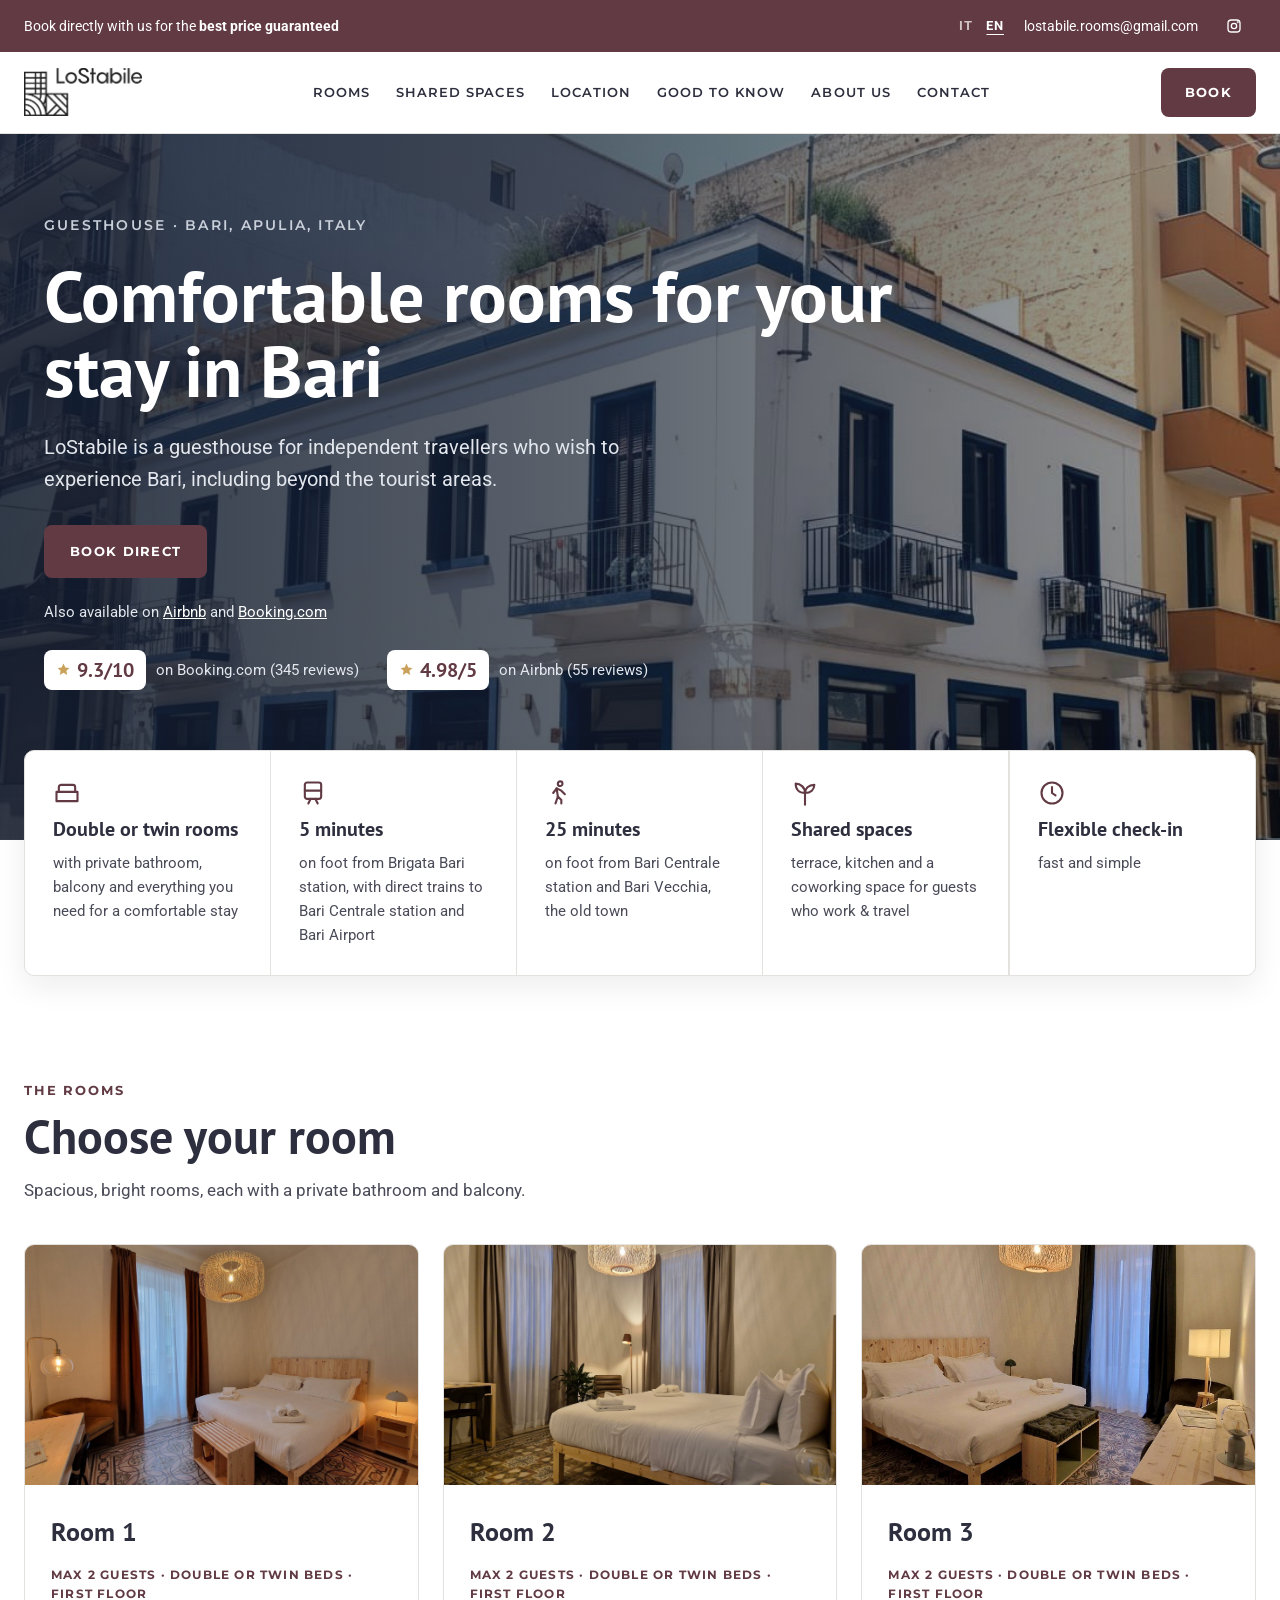
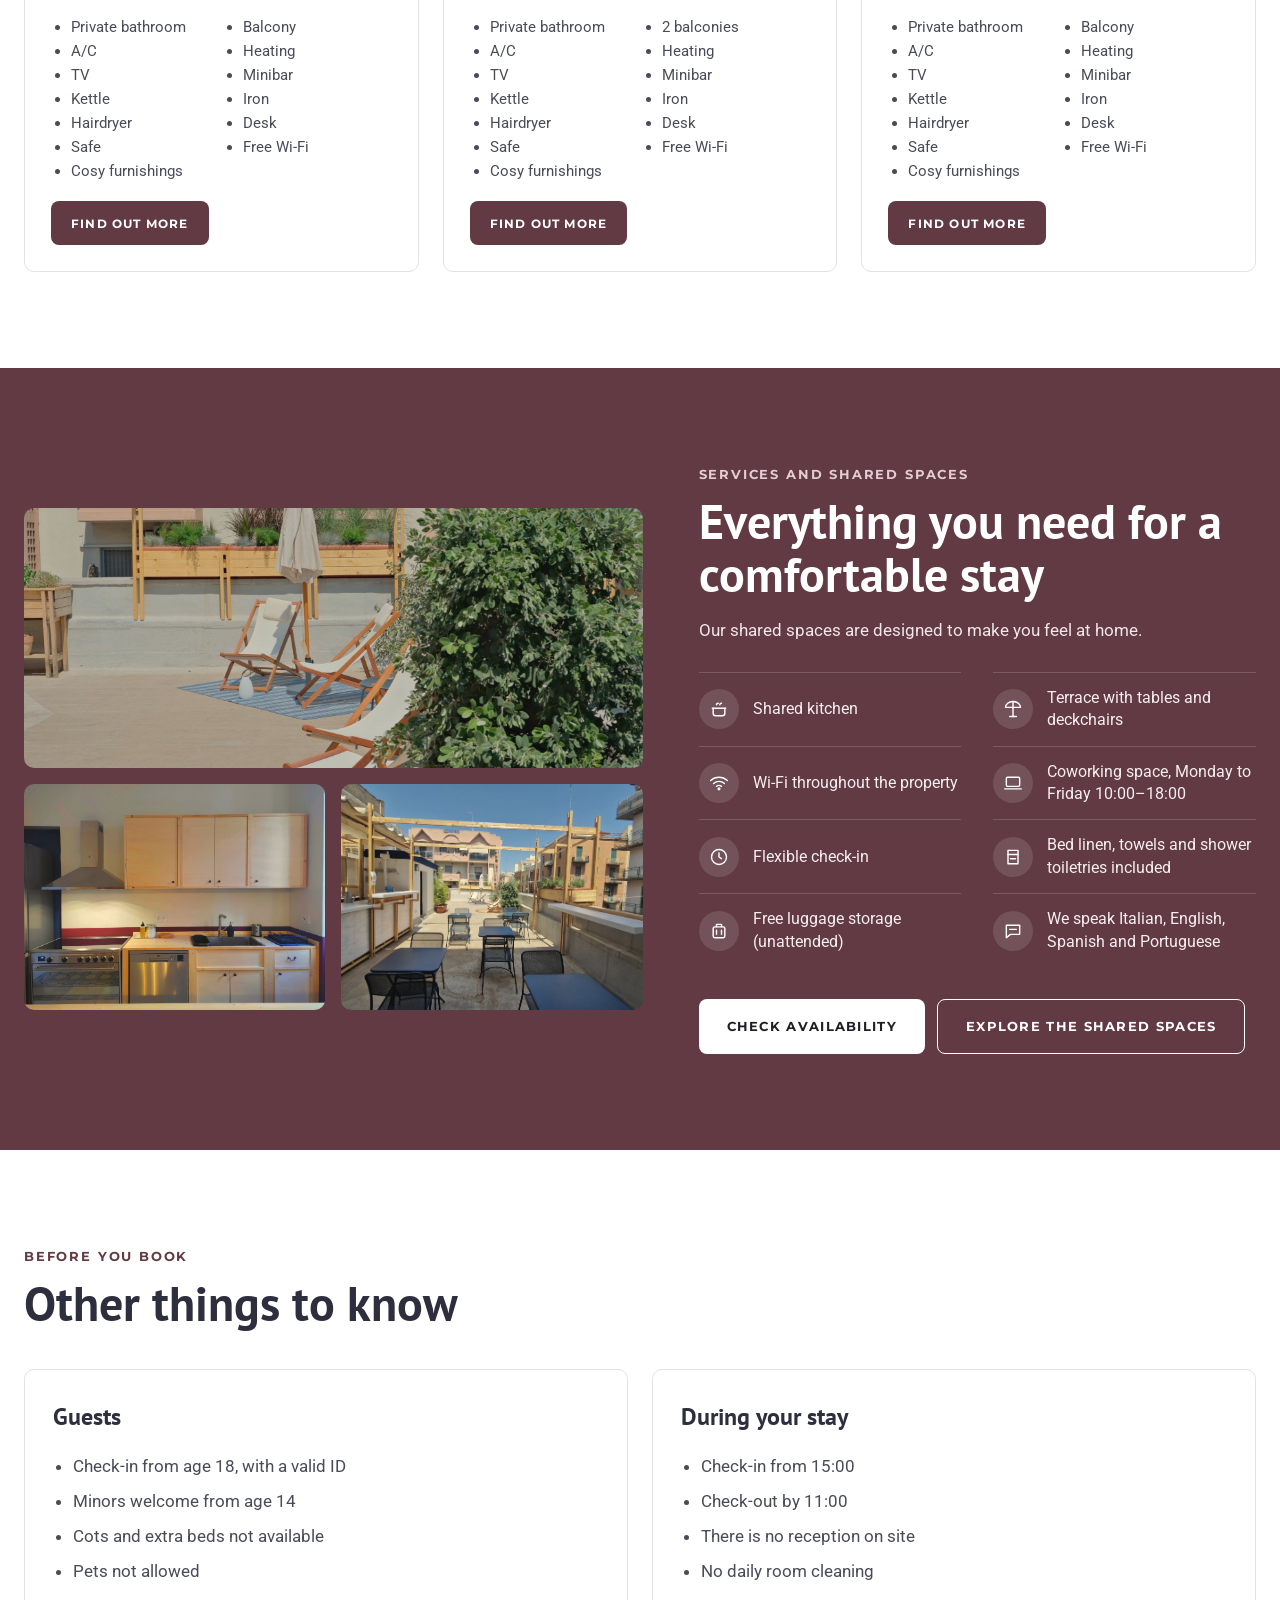
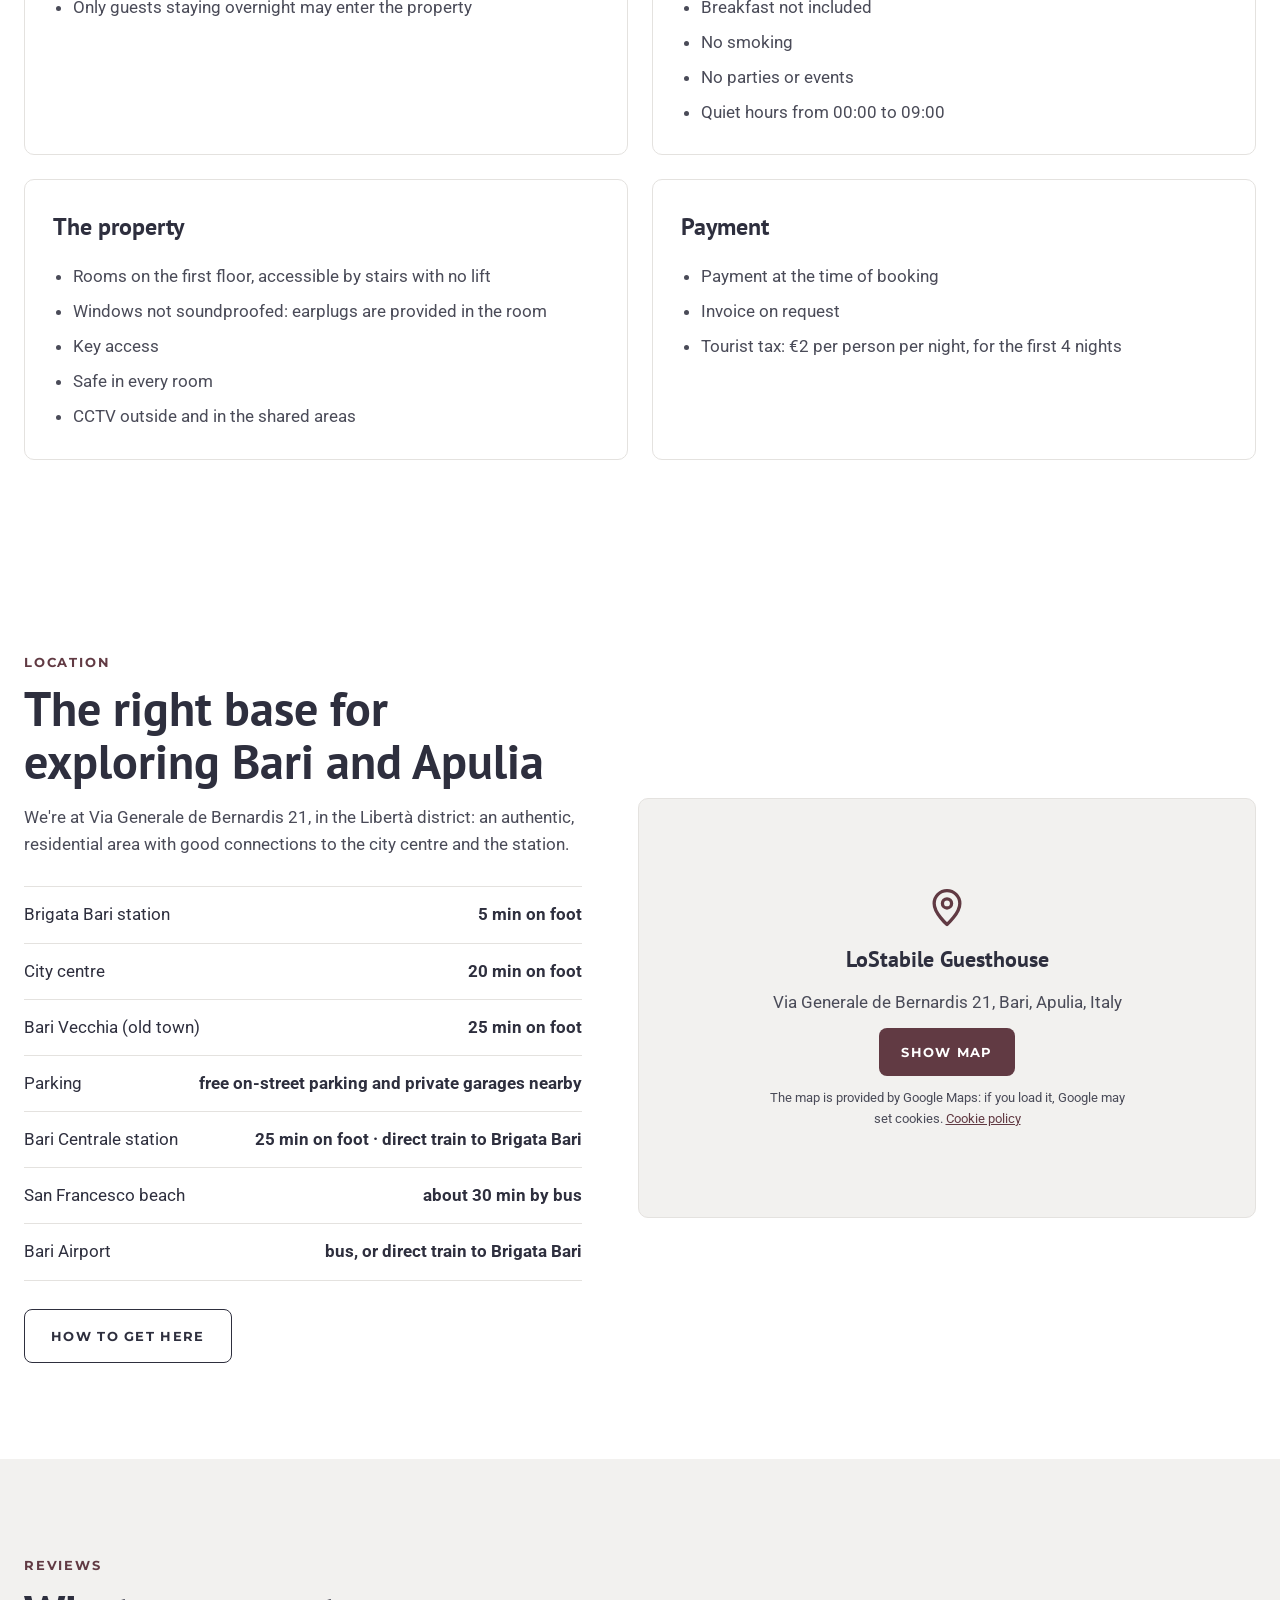
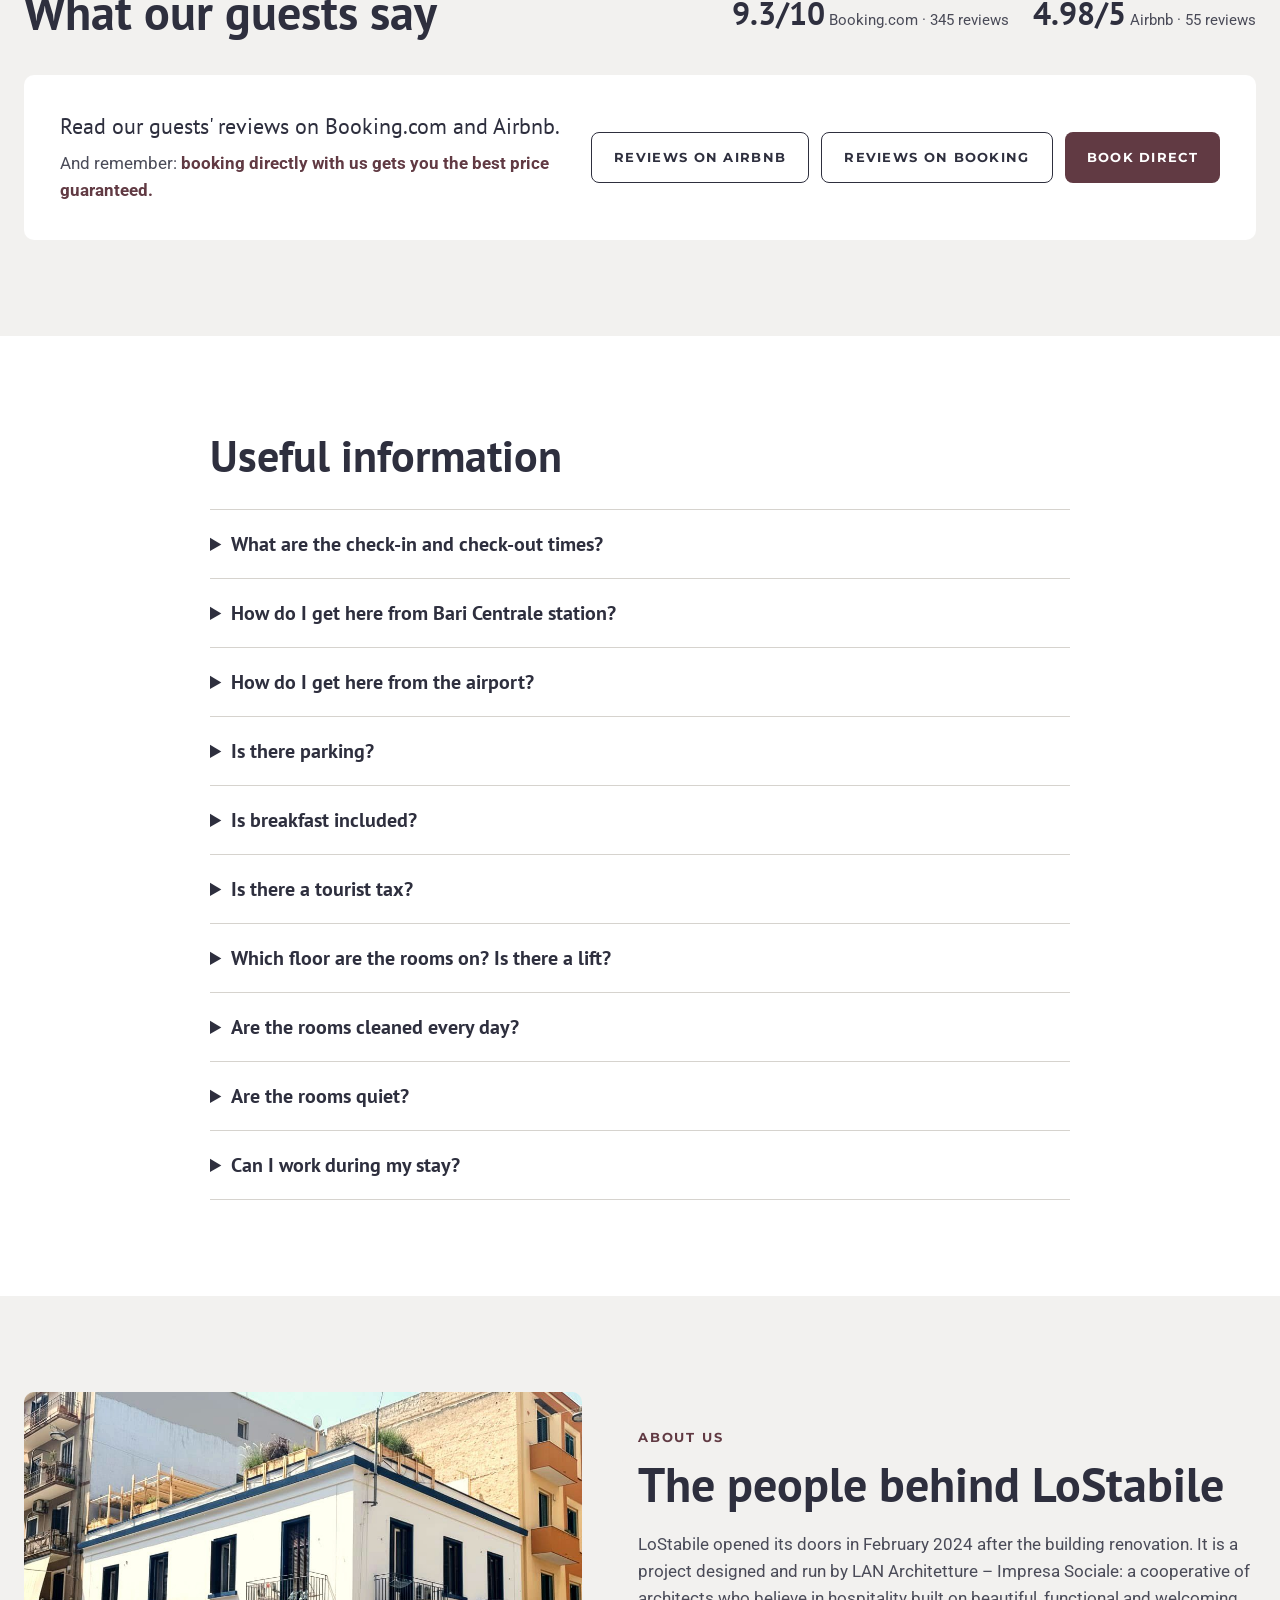
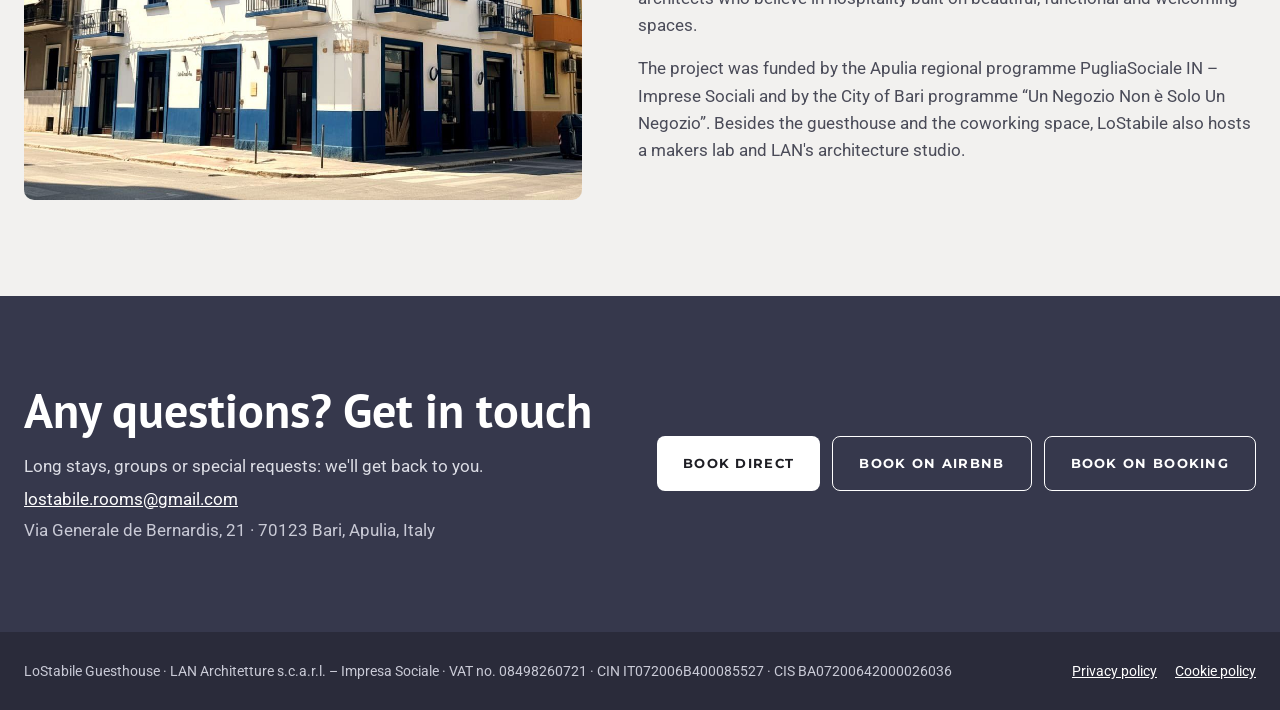
==== commit d2262161: "Altro da sapere: testi più brevi Co-Authored-By: Claude Opus 5.5 <noreply@anthropic.com> Claude-Sess" ====
--- a/en/index.html
+++ b/en/index.html
@@ -155,7 +155,7 @@
 <div style="display: grid; grid-template-columns: repeat(auto-fit, minmax(300px, 1fr)); gap: 24px">
 
 <article style="border: 1px solid #E4E2DF; display: flex; flex-direction: column">
-<img src="../images/camera1-1.jpg" alt="Room 1: wooden double bed, window with curtains and patterned cement tile floor" style="height: 240px; width: 100%; object-fit: cover; display: block">
+<a href="camera-1.html" style="display: block"><img src="../images/camera1-1.jpg" alt="Room 1: wooden double bed, window with curtains and patterned cement tile floor" style="height: 240px; width: 100%; object-fit: cover; display: block"></a>
 <div style="padding: 26px; display: flex; flex-direction: column; gap: 12px; flex-grow: 1">
 <h3 style="margin: 0; font-family: PT Sans, sans-serif; font-size: 26px; font-weight: 700">Room 1</h3>
 <p style="margin: 0; font-family: Montserrat, sans-serif; font-size: 12px; font-weight: 700; letter-spacing: 0.1em; text-transform: uppercase; color: #613A43">Max 2 guests · Double or twin beds · First floor</p>
@@ -181,7 +181,7 @@
 </article>
 
 <article style="border: 1px solid #E4E2DF; display: flex; flex-direction: column">
-<img src="../images/camera2-1.jpg" alt="Room 2: double bed, two windows and patterned cement tile floor" style="height: 240px; width: 100%; object-fit: cover; display: block">
+<a href="camera-2.html" style="display: block"><img src="../images/camera2-1.jpg" alt="Room 2: double bed, two windows and patterned cement tile floor" style="height: 240px; width: 100%; object-fit: cover; display: block"></a>
 <div style="padding: 26px; display: flex; flex-direction: column; gap: 12px; flex-grow: 1">
 <h3 style="margin: 0; font-family: PT Sans, sans-serif; font-size: 26px; font-weight: 700">Room 2</h3>
 <p style="margin: 0; font-family: Montserrat, sans-serif; font-size: 12px; font-weight: 700; letter-spacing: 0.1em; text-transform: uppercase; color: #613A43">Max 2 guests · Double or twin beds · First floor</p>
@@ -207,7 +207,7 @@
 </article>
 
 <article style="border: 1px solid #E4E2DF; display: flex; flex-direction: column">
-<img src="../images/camera3-anteprima.jpg" alt="Room 3: double bed, French window and wooden desk" style="height: 240px; width: 100%; object-fit: cover; display: block">
+<a href="camera-3.html" style="display: block"><img src="../images/camera3-anteprima.jpg" alt="Room 3: double bed, French window and wooden desk" style="height: 240px; width: 100%; object-fit: cover; display: block"></a>
 <div style="padding: 26px; display: flex; flex-direction: column; gap: 12px; flex-grow: 1">
 <h3 style="margin: 0; font-family: PT Sans, sans-serif; font-size: 26px; font-weight: 700">Room 3</h3>
 <p style="margin: 0; font-family: Montserrat, sans-serif; font-size: 12px; font-weight: 700; letter-spacing: 0.1em; text-transform: uppercase; color: #613A43">Max 2 guests · Double or twin beds · First floor</p>
@@ -273,23 +273,23 @@
 <div style="border: 1px solid #E4E2DF; padding: 28px">
 <h3 style="margin: 0 0 16px; font-family: PT Sans, sans-serif; font-size: 24px; font-weight: 700">Guests</h3>
 <ul style="margin: 0; padding-left: 20px; color: #4A4B58; display: flex; flex-direction: column; gap: 8px">
-<li>Minimum check-in age: 18</li>
-<li>At check-in you'll need a valid ID document</li>
-<li>Minors are welcome from age 14 and up</li>
+<li>Check-in from age 18, with a valid ID</li>
+<li>Minors welcome from age 14</li>
 <li>Cots and extra beds not available</li>
 <li>Pets not allowed</li>
-<li>Access to the property is not allowed for people who are not staying overnight</li>
+<li>Only guests staying overnight may enter the property</li>
 </ul>
 </div>
 <div style="border: 1px solid #E4E2DF; padding: 28px">
 <h3 style="margin: 0 0 16px; font-family: PT Sans, sans-serif; font-size: 24px; font-weight: 700">During your stay</h3>
 <ul style="margin: 0; padding-left: 20px; color: #4A4B58; display: flex; flex-direction: column; gap: 8px">
-<li>Check-in from 15:00, check-out by 11:00</li>
-<li>No on-site reception: we'll arrange your arrival with you</li>
+<li>Check-in from 15:00</li>
+<li>Check-out by 11:00</li>
+<li>There is no reception on site</li>
 <li>No daily room cleaning</li>
-<li>Breakfast not included: you're welcome to use the shared kitchen</li>
-<li>No smoking: smoke detectors throughout the property</li>
-<li>Parties and events not allowed</li>
+<li>Breakfast not included</li>
+<li>No smoking</li>
+<li>No parties or events</li>
 <li>Quiet hours from 00:00 to 09:00</li>
 </ul>
 </div>
@@ -297,7 +297,7 @@
 <h3 style="margin: 0 0 16px; font-family: PT Sans, sans-serif; font-size: 24px; font-weight: 700">The property</h3>
 <ul style="margin: 0; padding-left: 20px; color: #4A4B58; display: flex; flex-direction: column; gap: 8px">
 <li>Rooms on the first floor, accessible by stairs with no lift</li>
-<li>Windows not soundproofed: if you're a light sleeper, you'll find earplugs provided</li>
+<li>Windows not soundproofed: earplugs are provided in the room</li>
 <li>Key access</li>
 <li>Safe in every room</li>
 <li>CCTV outside and in the shared areas</li>
@@ -306,8 +306,8 @@
 <div style="border: 1px solid #E4E2DF; padding: 28px">
 <h3 style="margin: 0 0 16px; font-family: PT Sans, sans-serif; font-size: 24px; font-weight: 700">Payment</h3>
 <ul style="margin: 0; padding-left: 20px; color: #4A4B58; display: flex; flex-direction: column; gap: 8px">
-<li>Room payment at the time of booking</li>
-<li>Invoice available on request</li>
+<li>Payment at the time of booking</li>
+<li>Invoice on request</li>
 <li>Tourist tax: €2 per person per night, for the first 4 nights</li>
 </ul>
 </div>
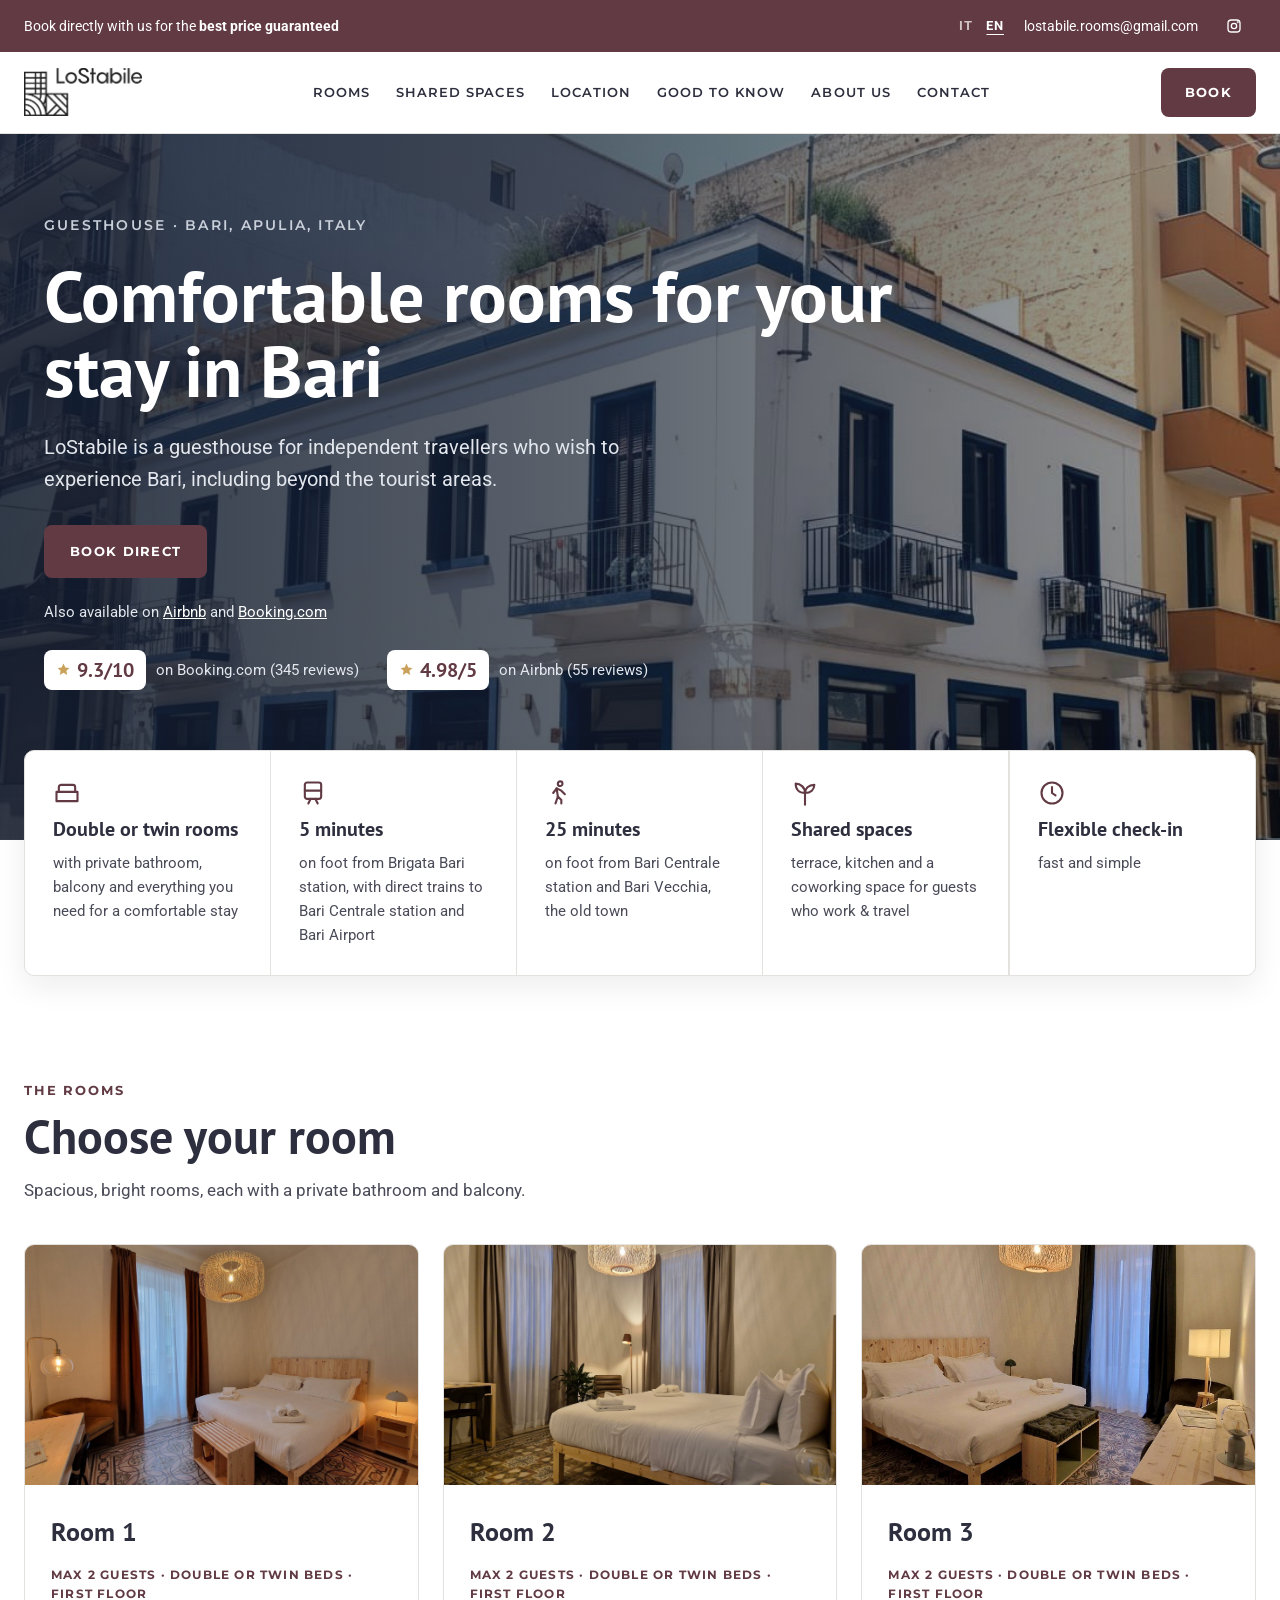
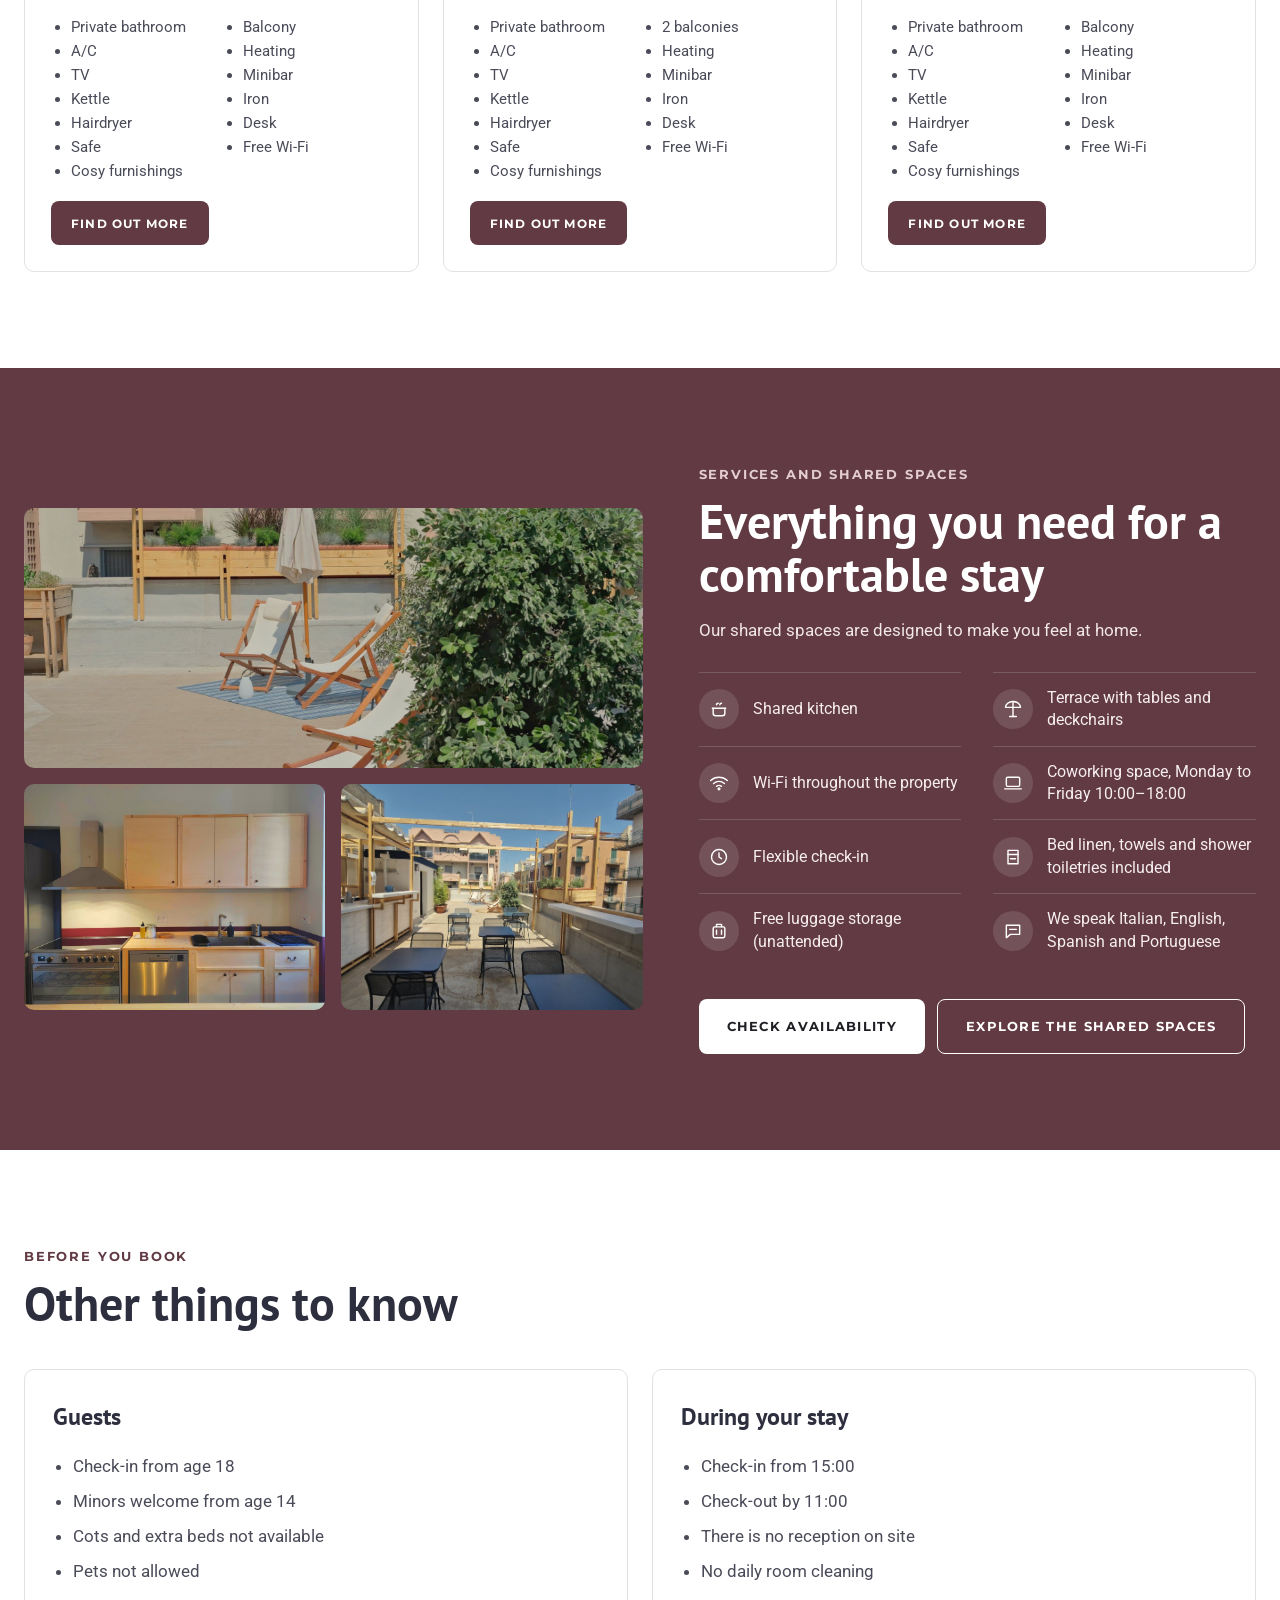
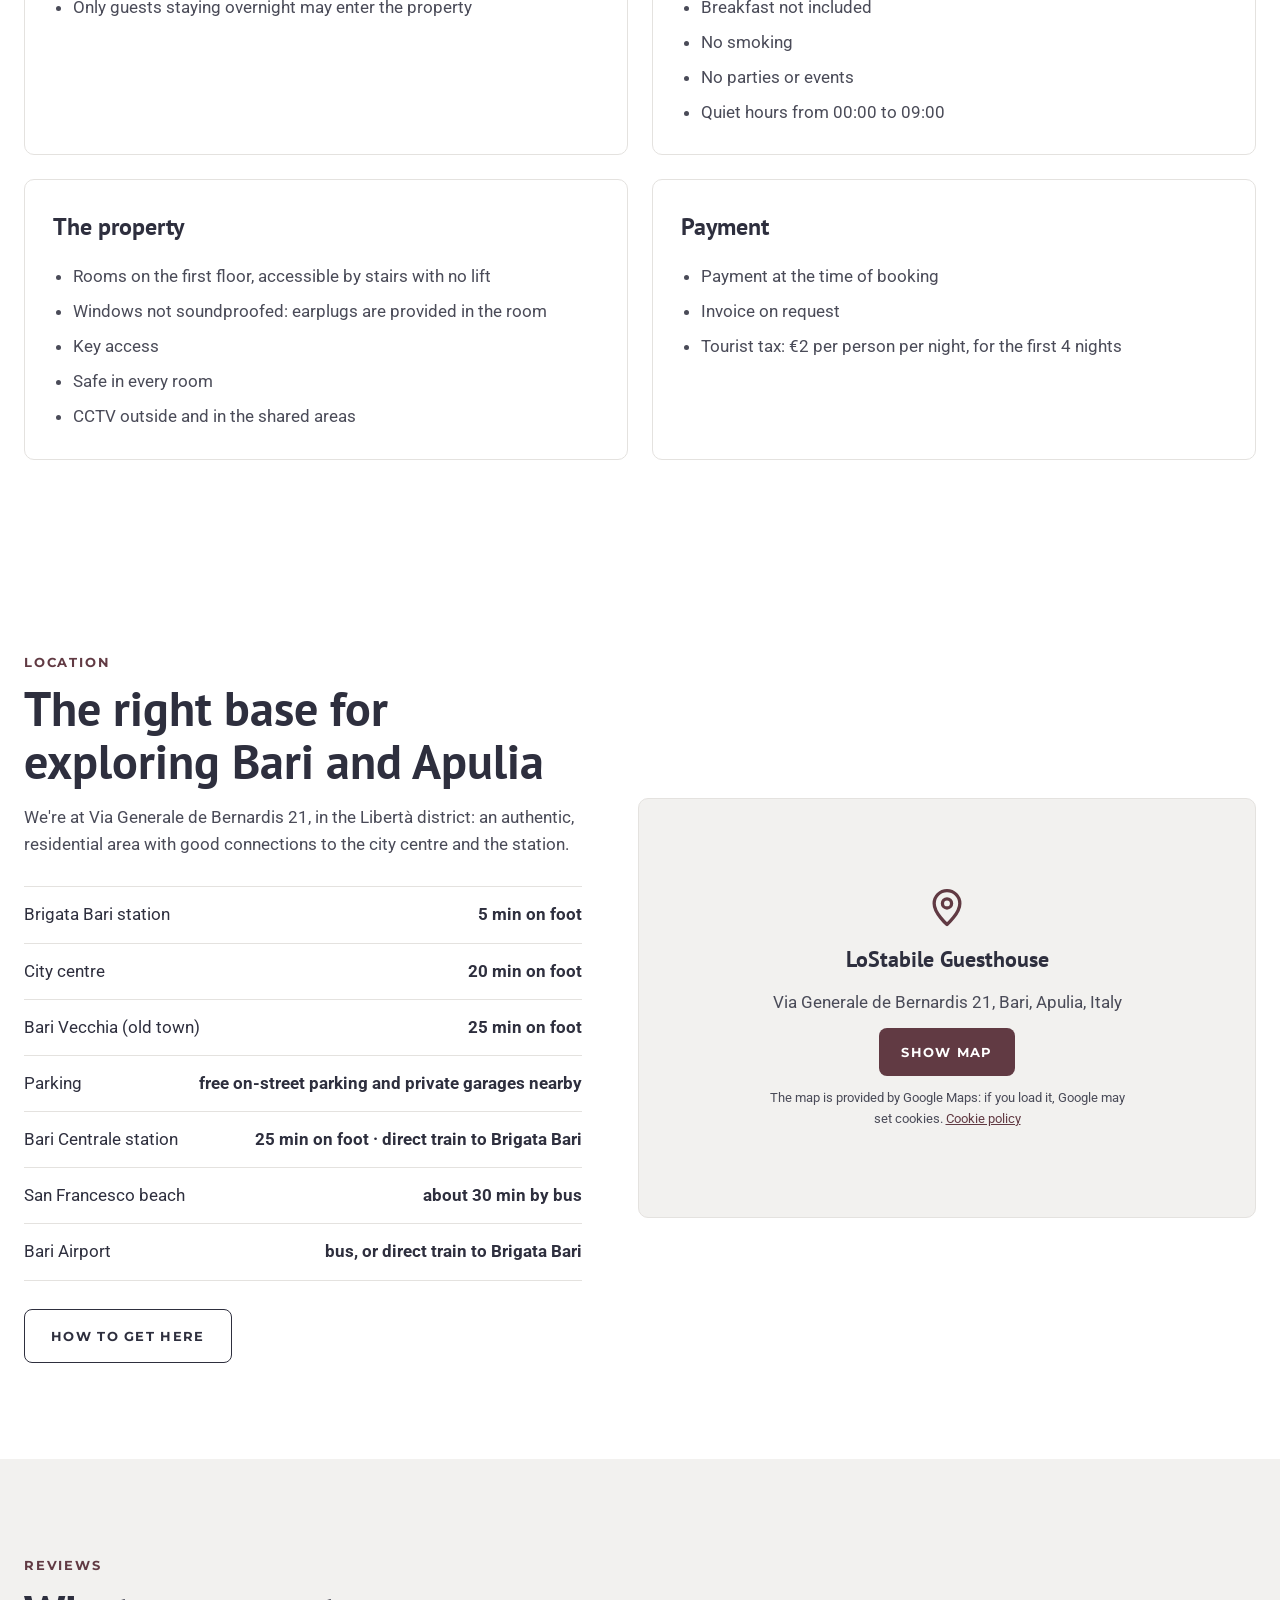
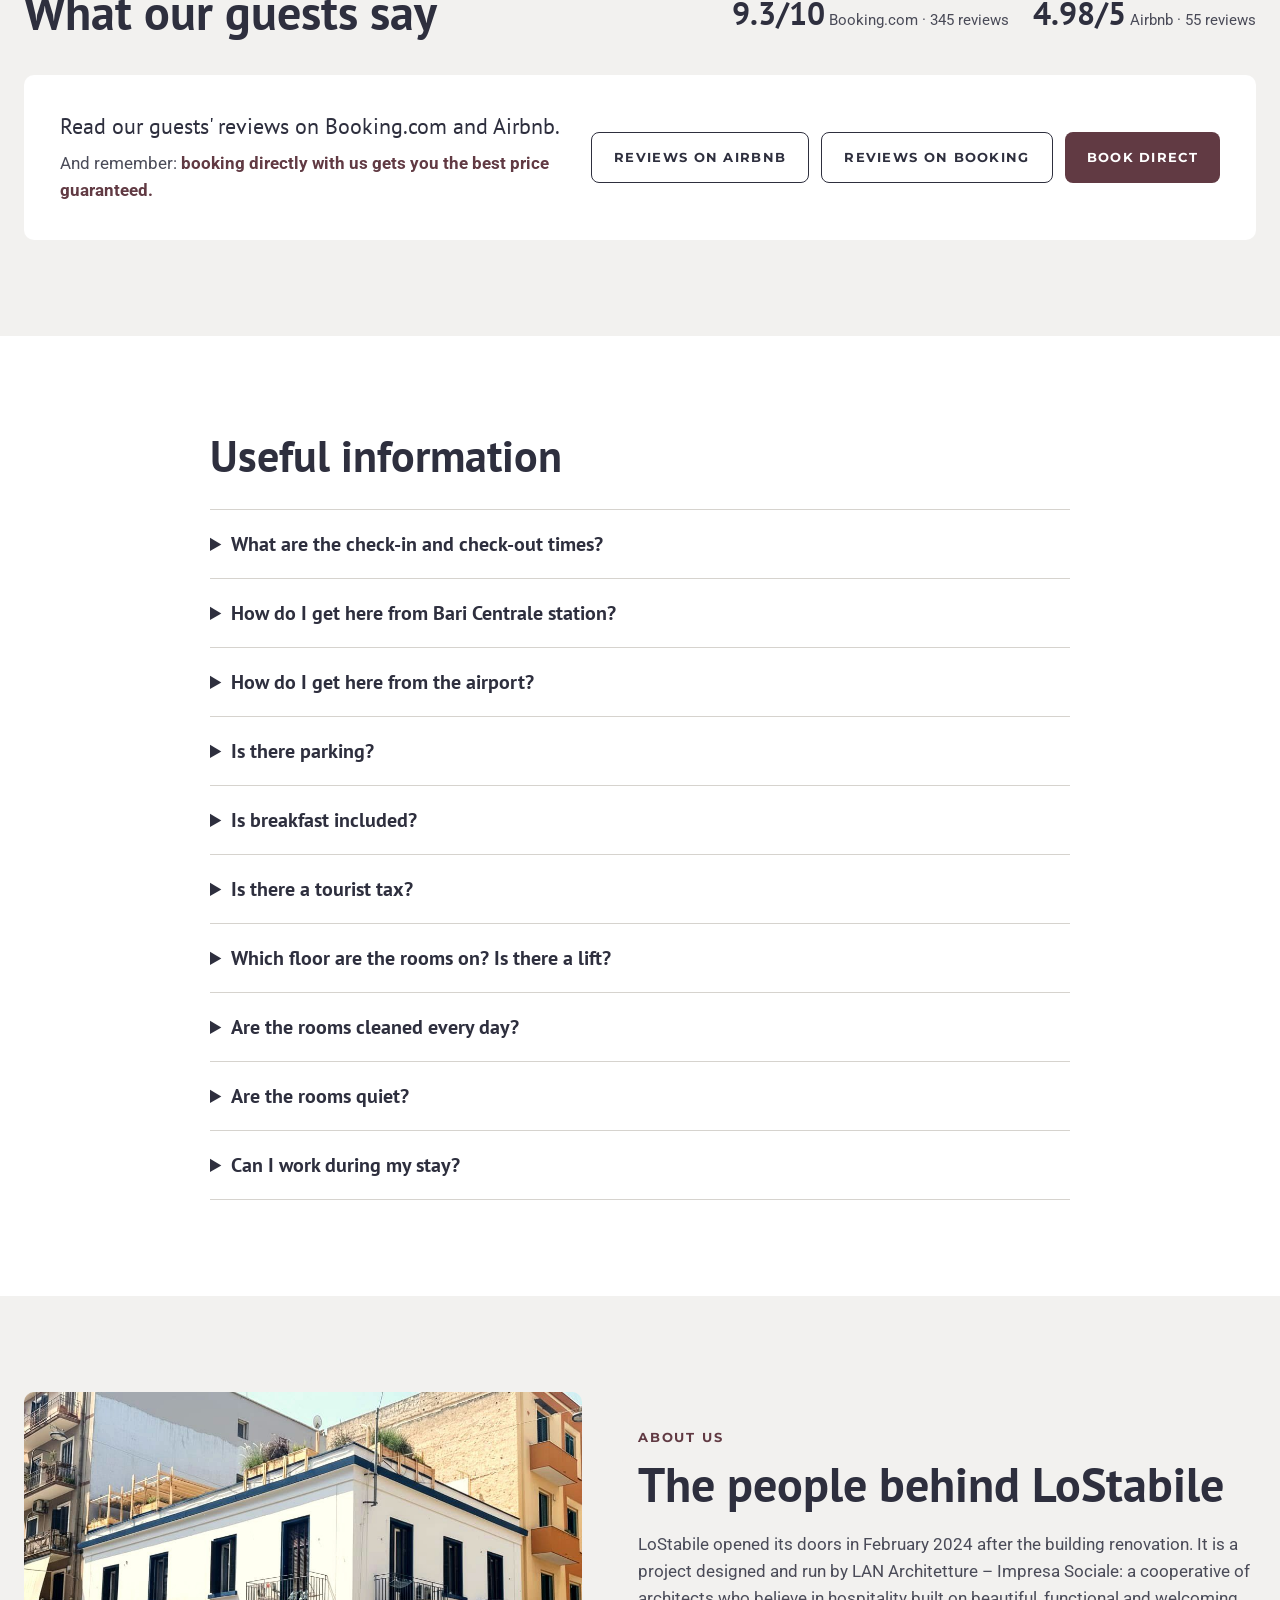
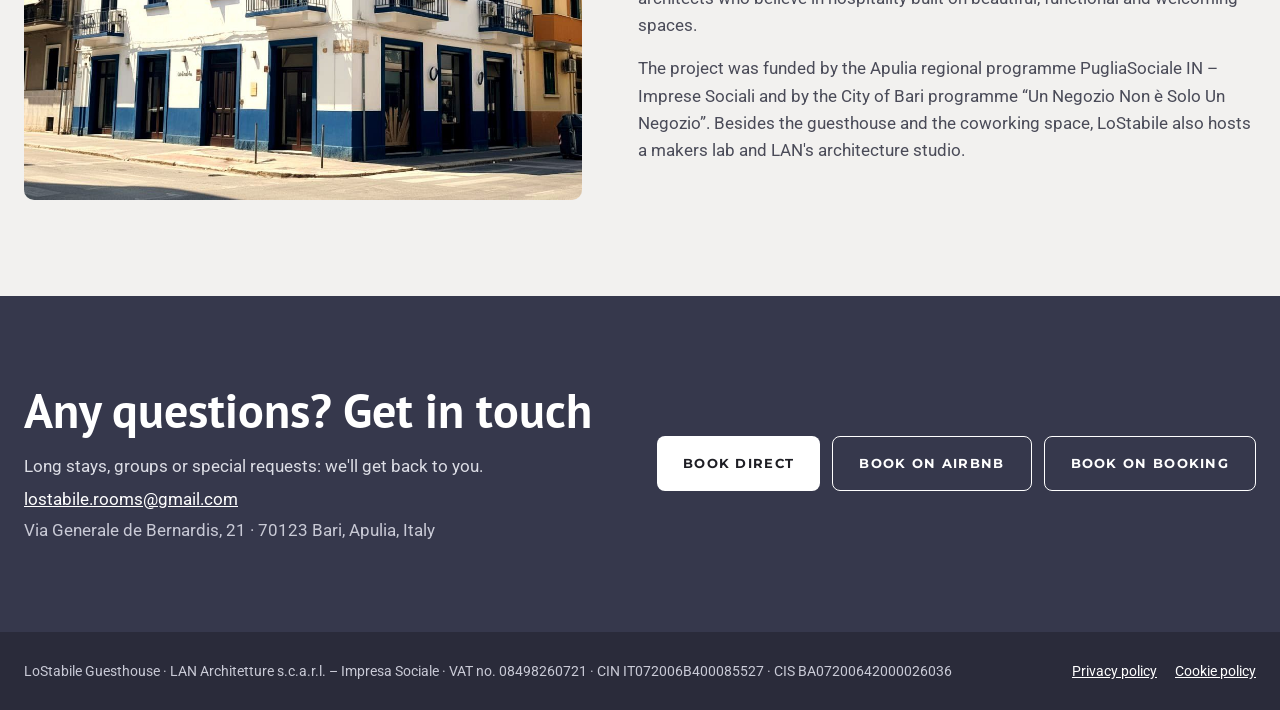
==== commit 755bddcd: "Check-in dai 18 anni Co-Authored-By: Claude Opus 5.5 <noreply@anthropic.com> Claude-Session: https:/" ====
--- a/en/index.html
+++ b/en/index.html
@@ -273,7 +273,7 @@
 <div style="border: 1px solid #E4E2DF; padding: 28px">
 <h3 style="margin: 0 0 16px; font-family: PT Sans, sans-serif; font-size: 24px; font-weight: 700">Guests</h3>
 <ul style="margin: 0; padding-left: 20px; color: #4A4B58; display: flex; flex-direction: column; gap: 8px">
-<li>Check-in from age 18, with a valid ID</li>
+<li>Check-in from age 18</li>
 <li>Minors welcome from age 14</li>
 <li>Cots and extra beds not available</li>
 <li>Pets not allowed</li>
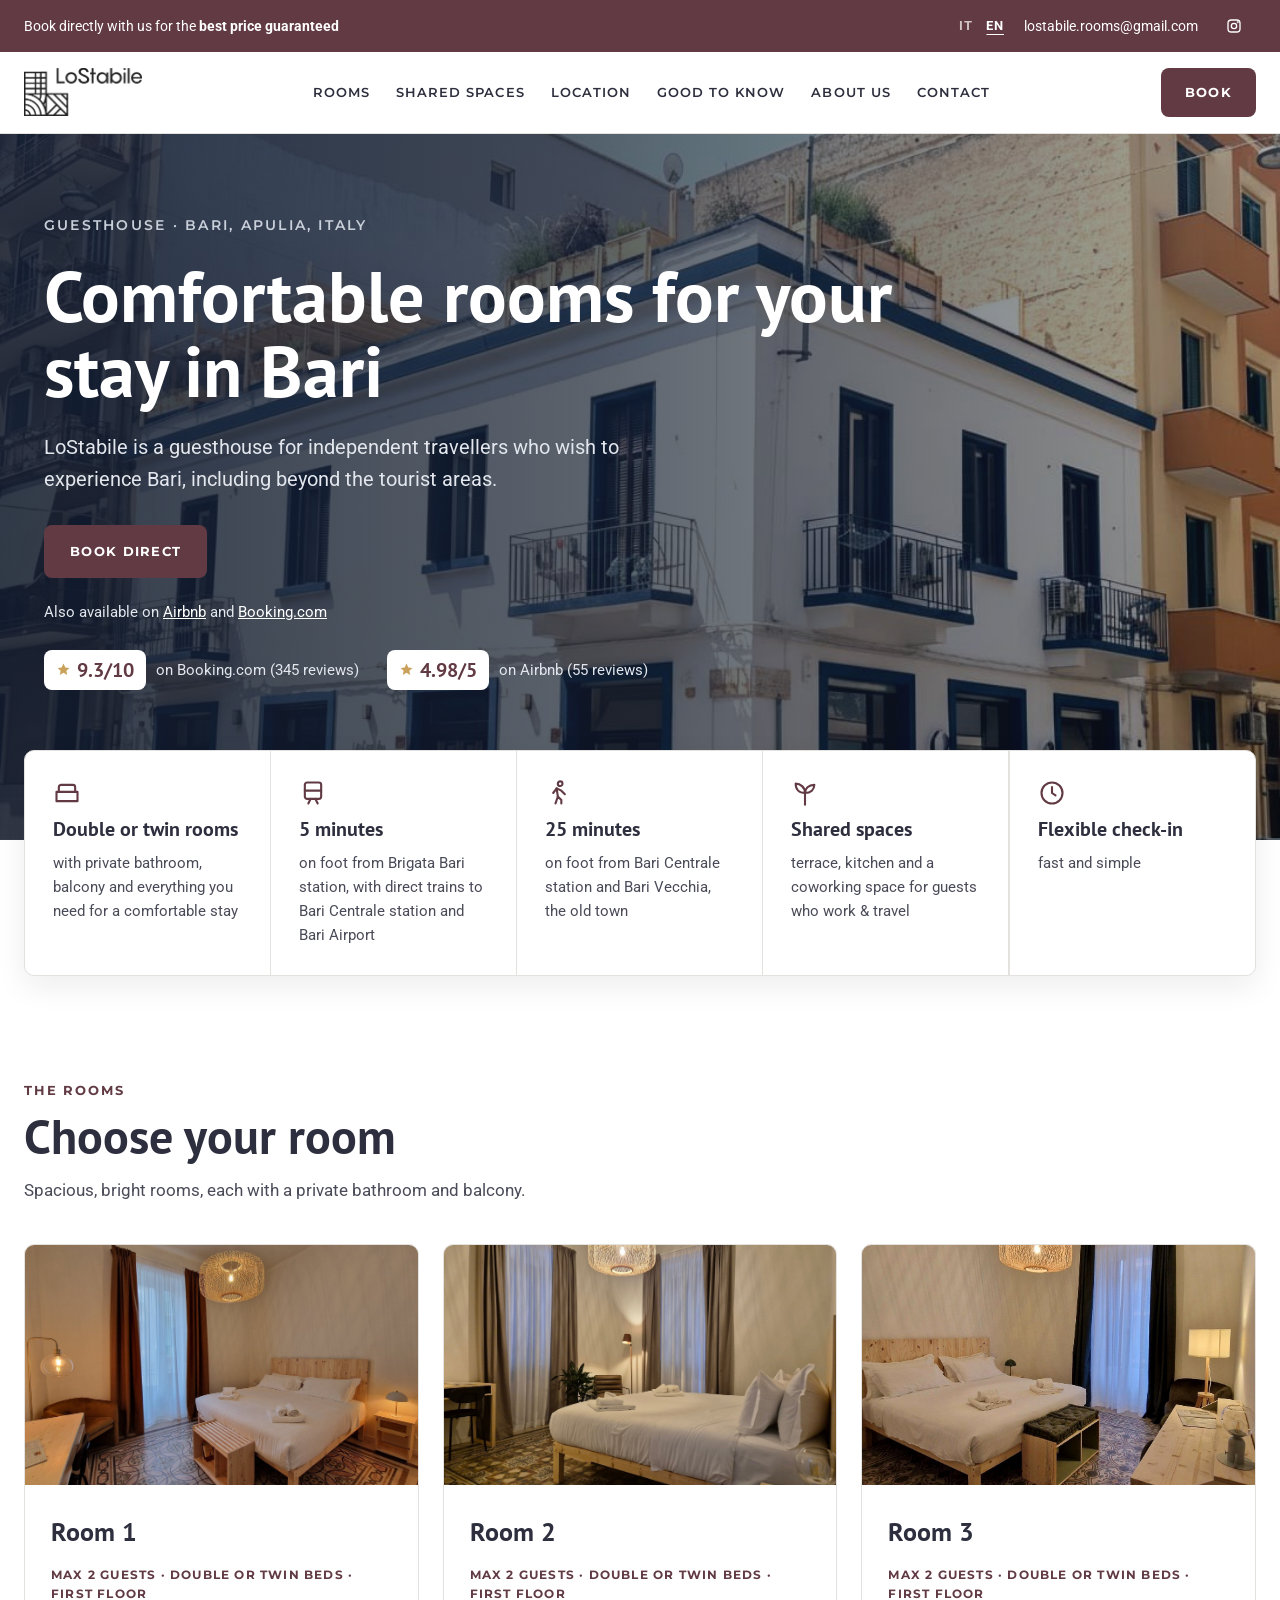
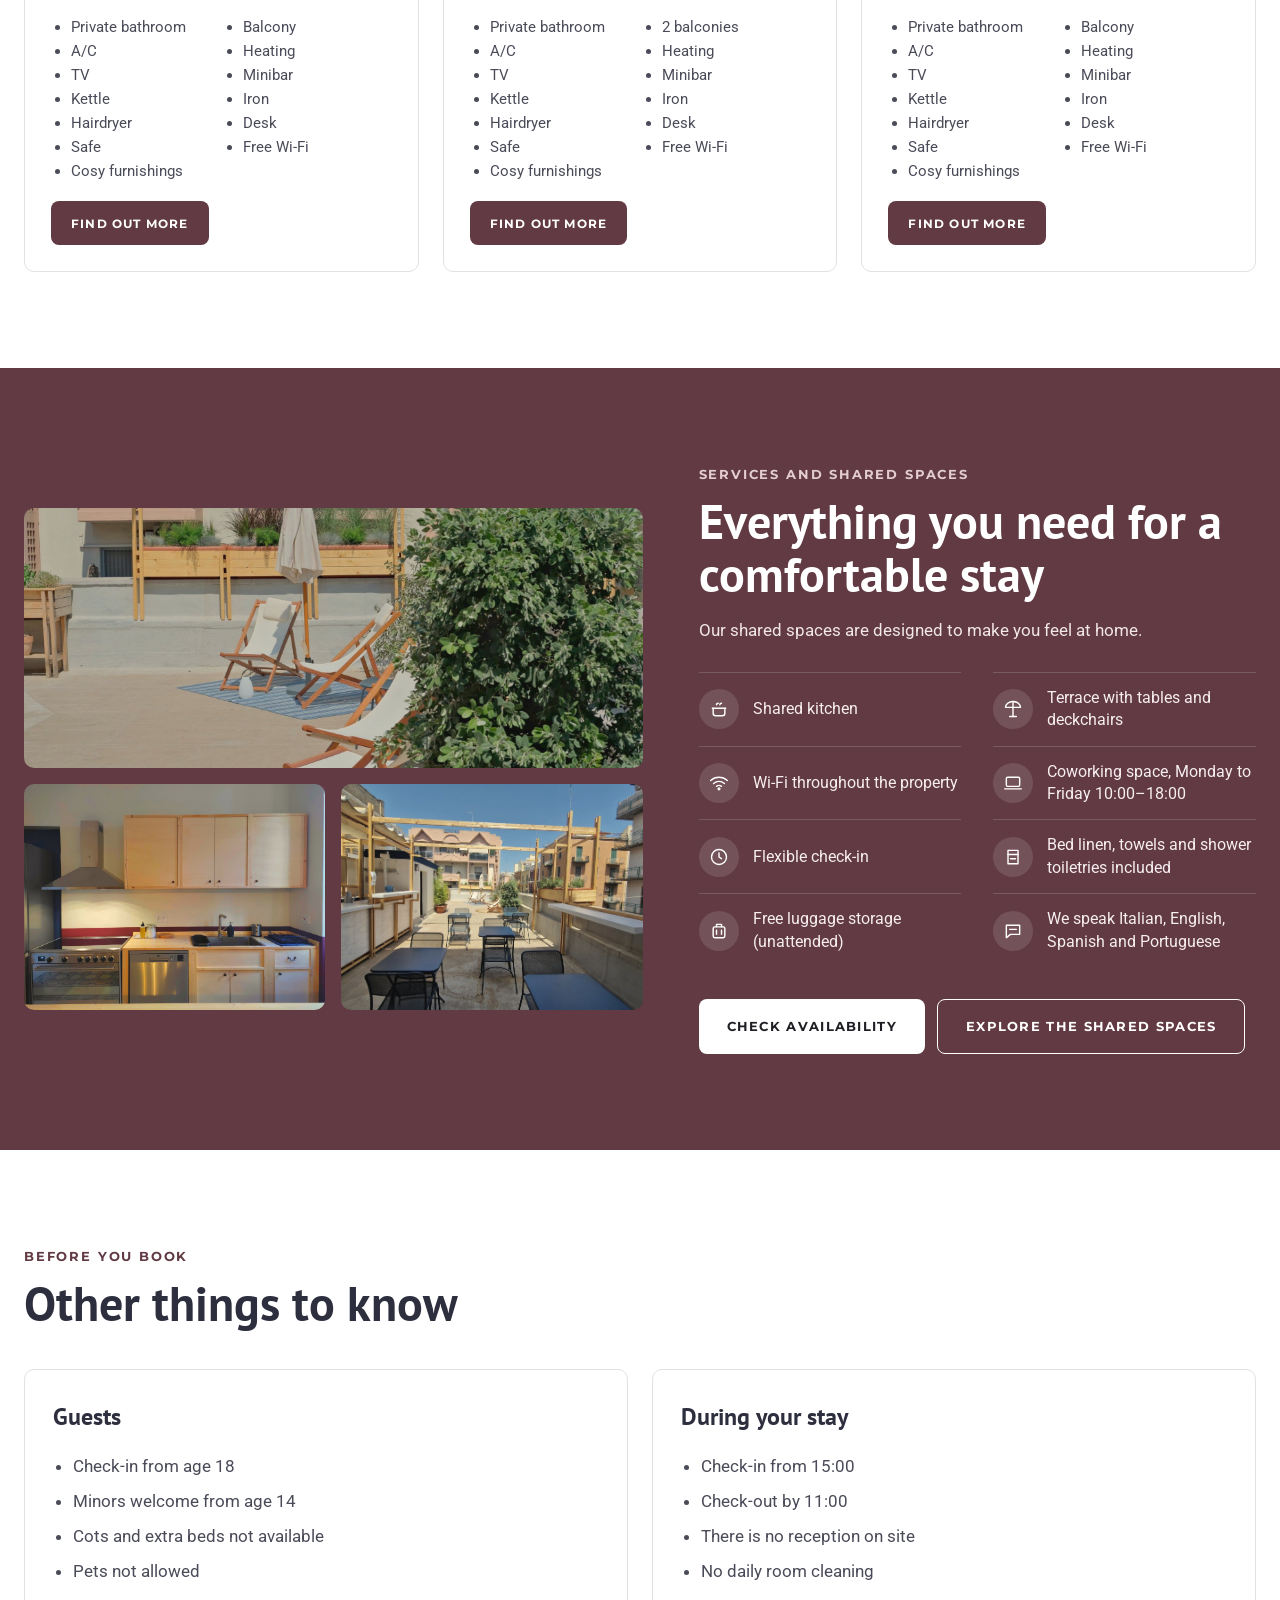
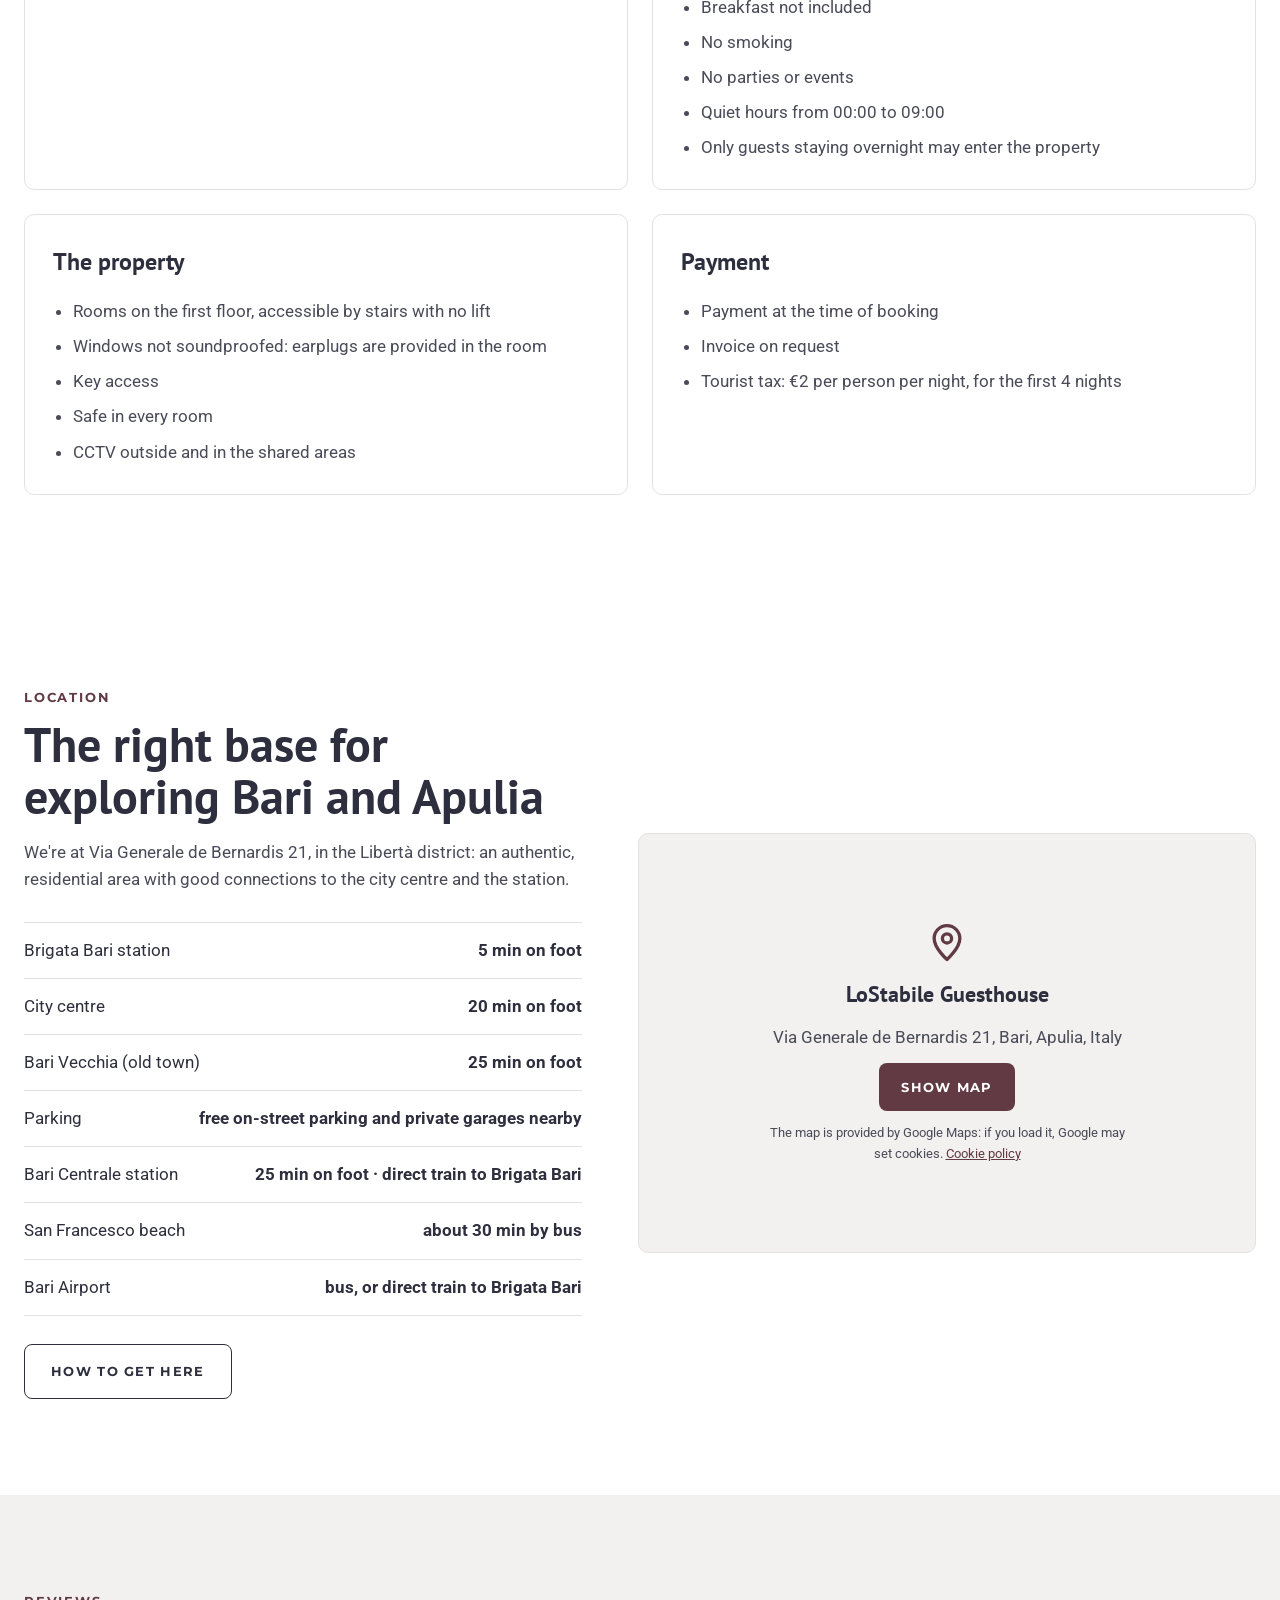
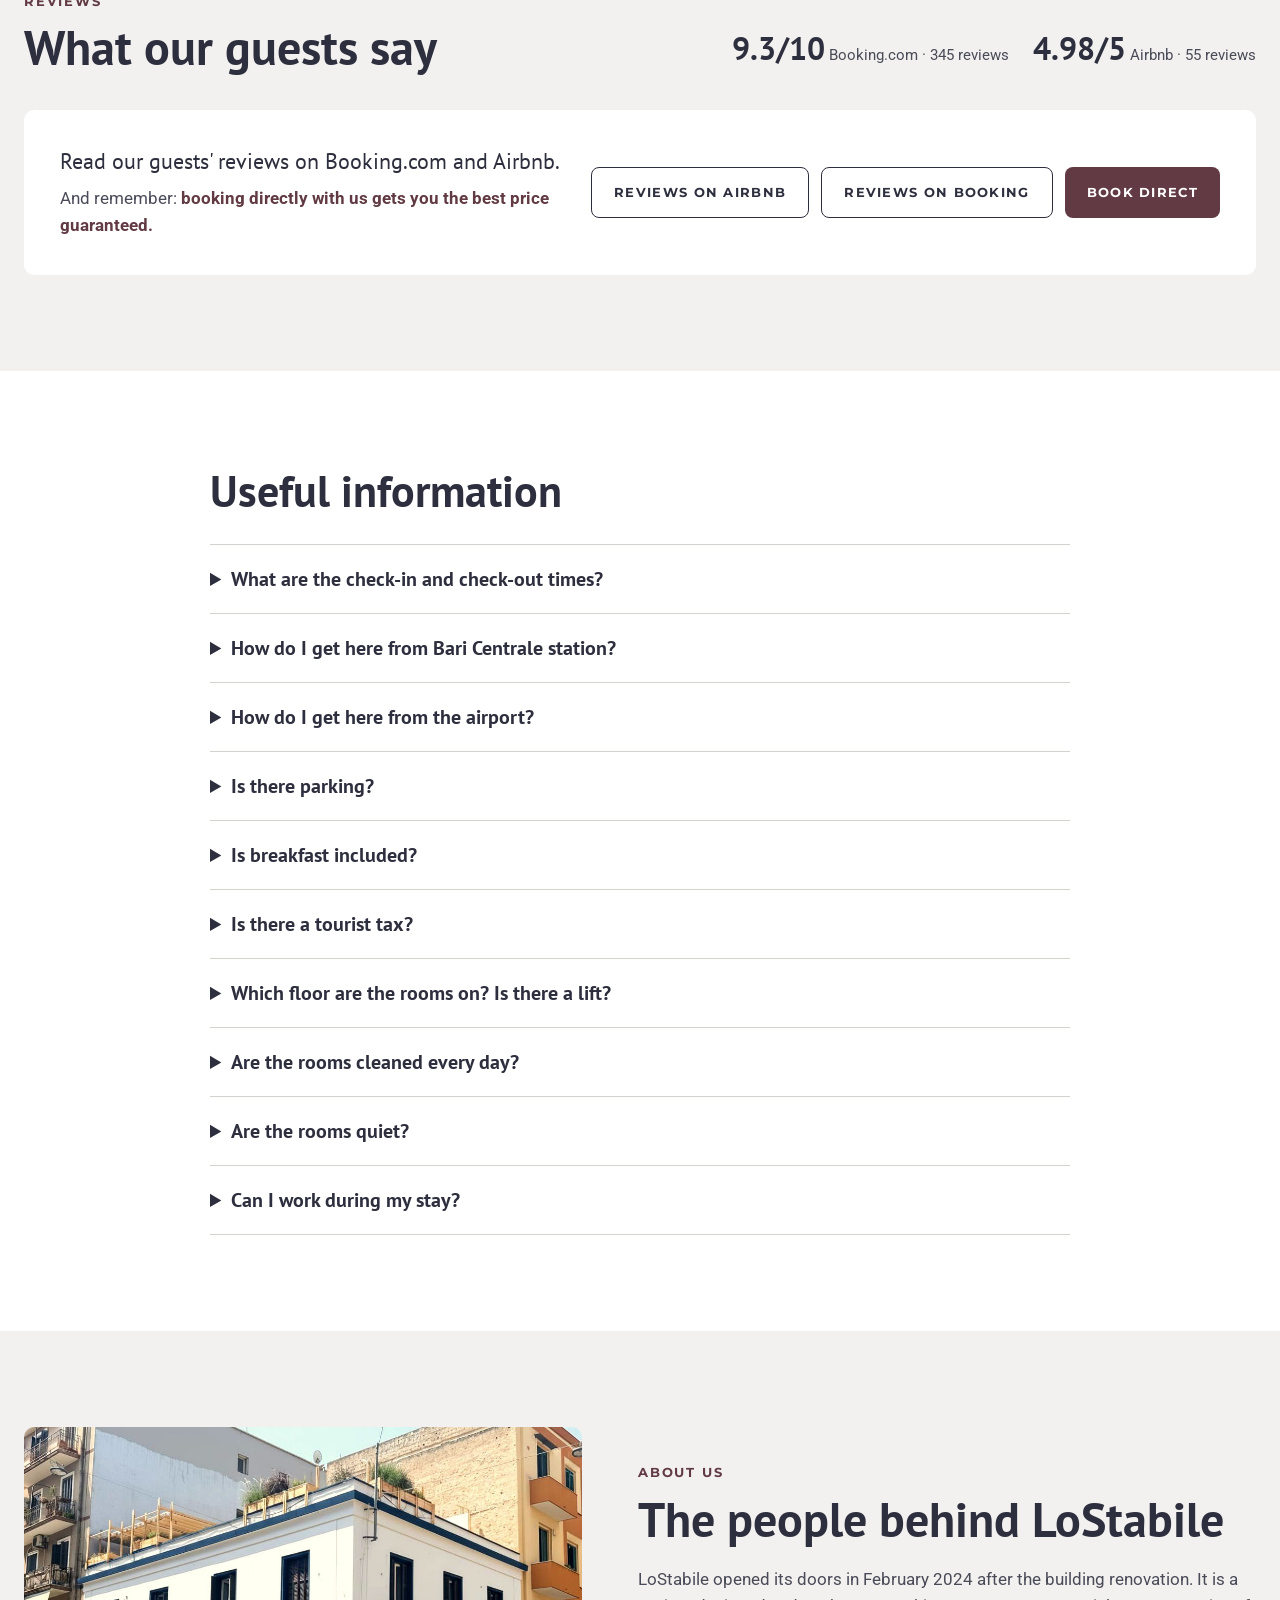
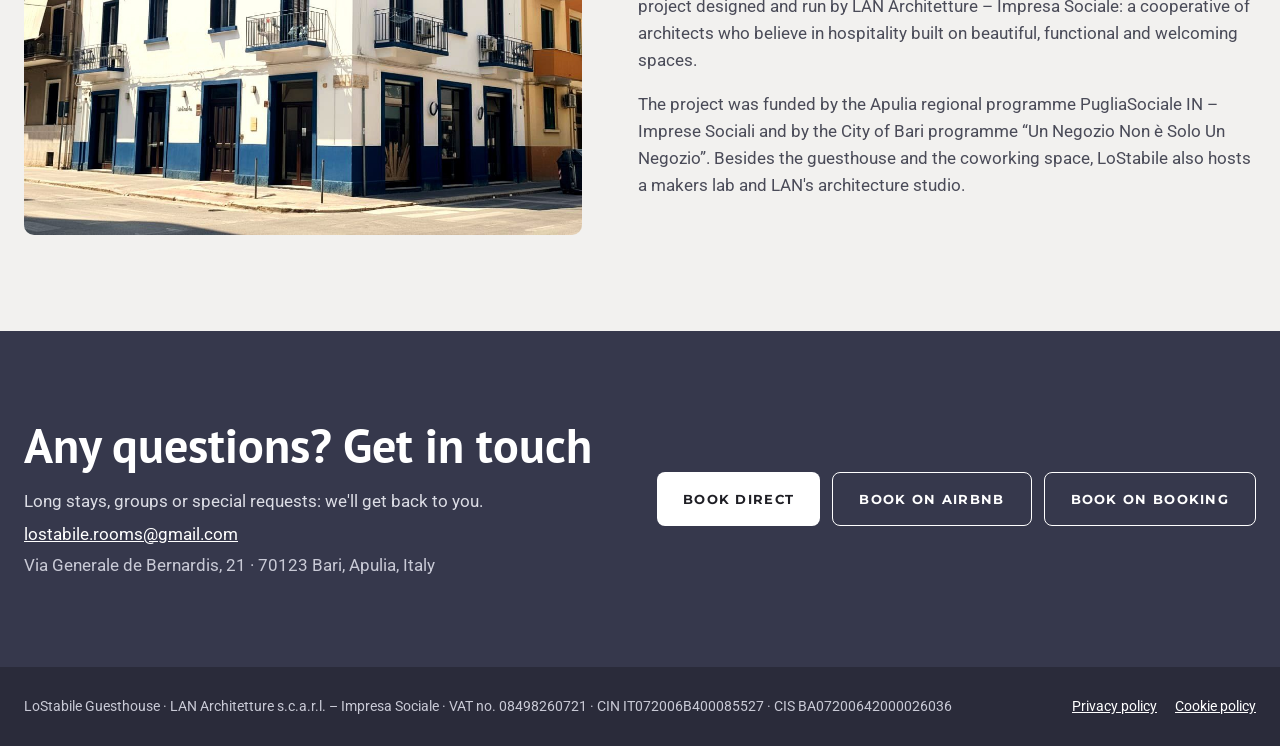
==== commit 3f2f7fb8: "Ospiti esterni in Durante il soggiorno Co-Authored-By: Claude Opus 5.5 <noreply@anthropic.com> Claud" ====
--- a/en/index.html
+++ b/en/index.html
@@ -277,7 +277,6 @@
 <li>Minors welcome from age 14</li>
 <li>Cots and extra beds not available</li>
 <li>Pets not allowed</li>
-<li>Only guests staying overnight may enter the property</li>
 </ul>
 </div>
 <div style="border: 1px solid #E4E2DF; padding: 28px">
@@ -291,6 +290,7 @@
 <li>No smoking</li>
 <li>No parties or events</li>
 <li>Quiet hours from 00:00 to 09:00</li>
+<li>Only guests staying overnight may enter the property</li>
 </ul>
 </div>
 <div style="border: 1px solid #E4E2DF; padding: 28px">
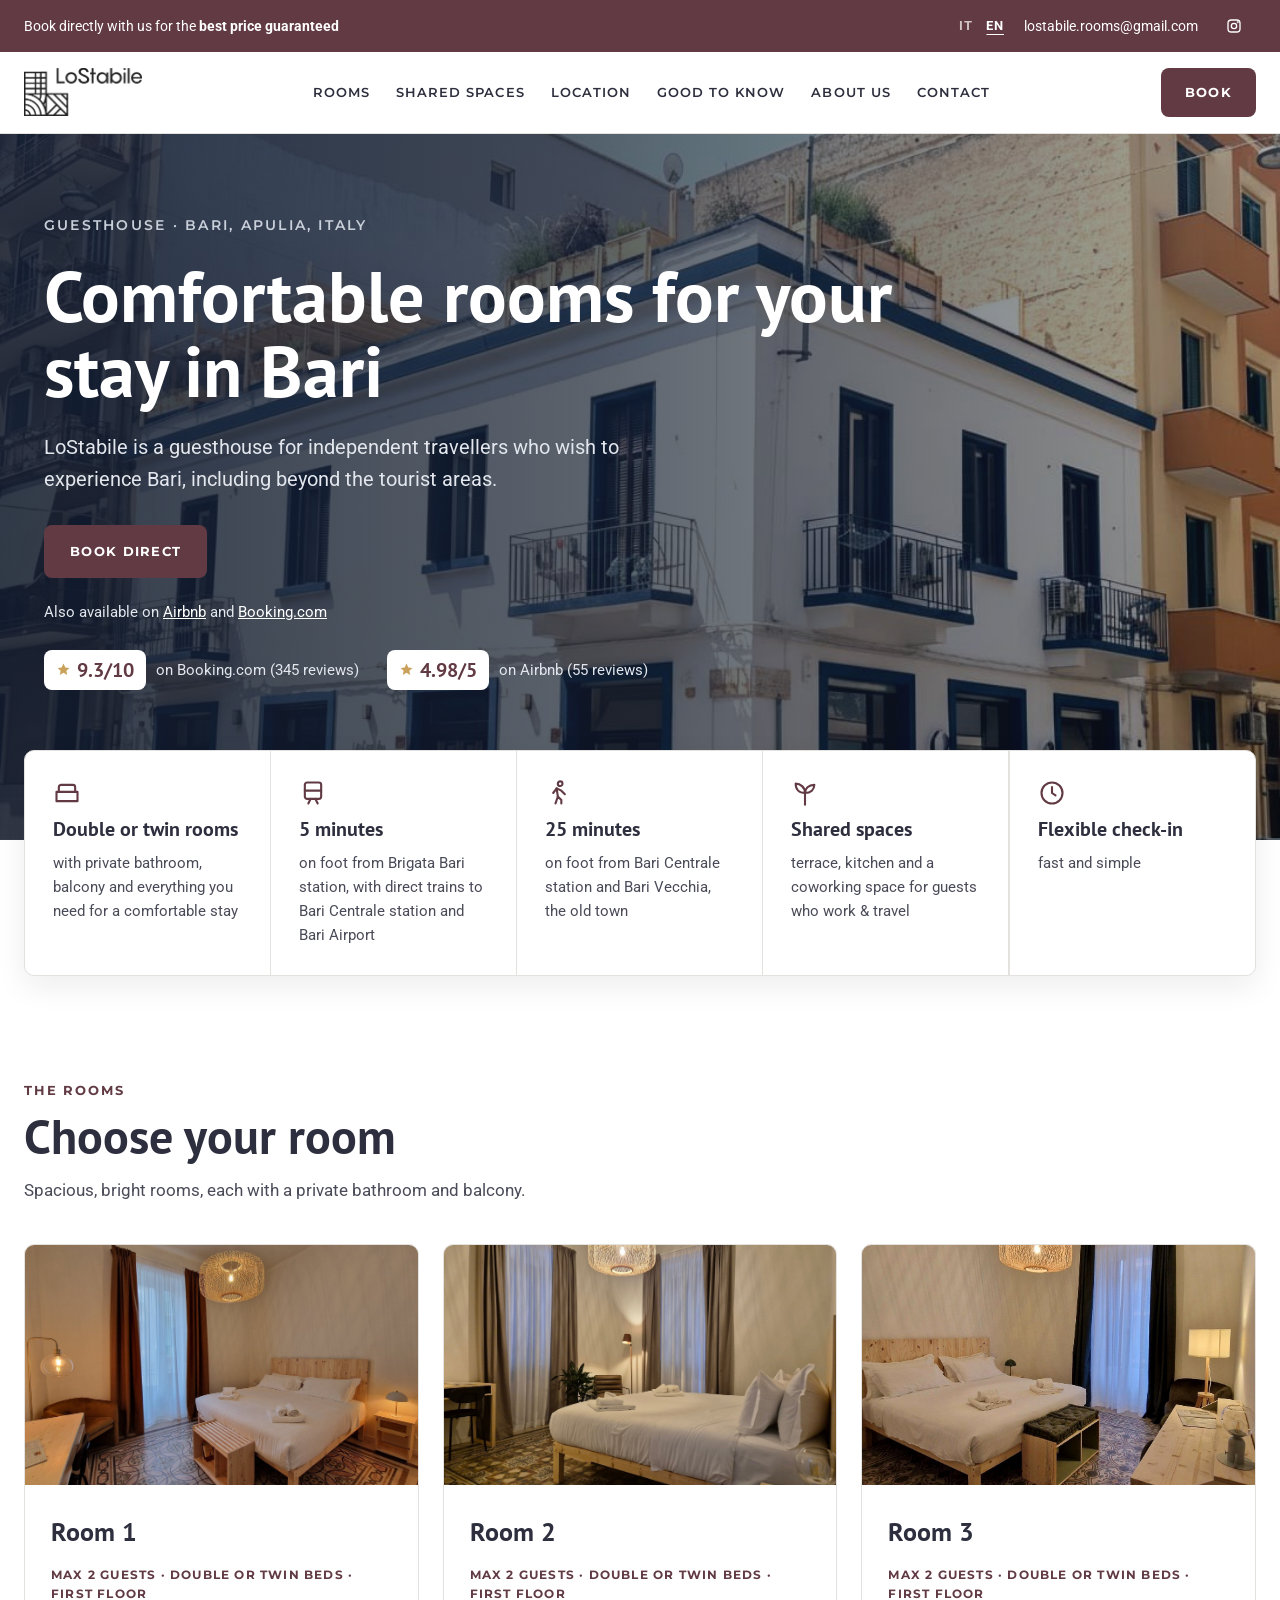
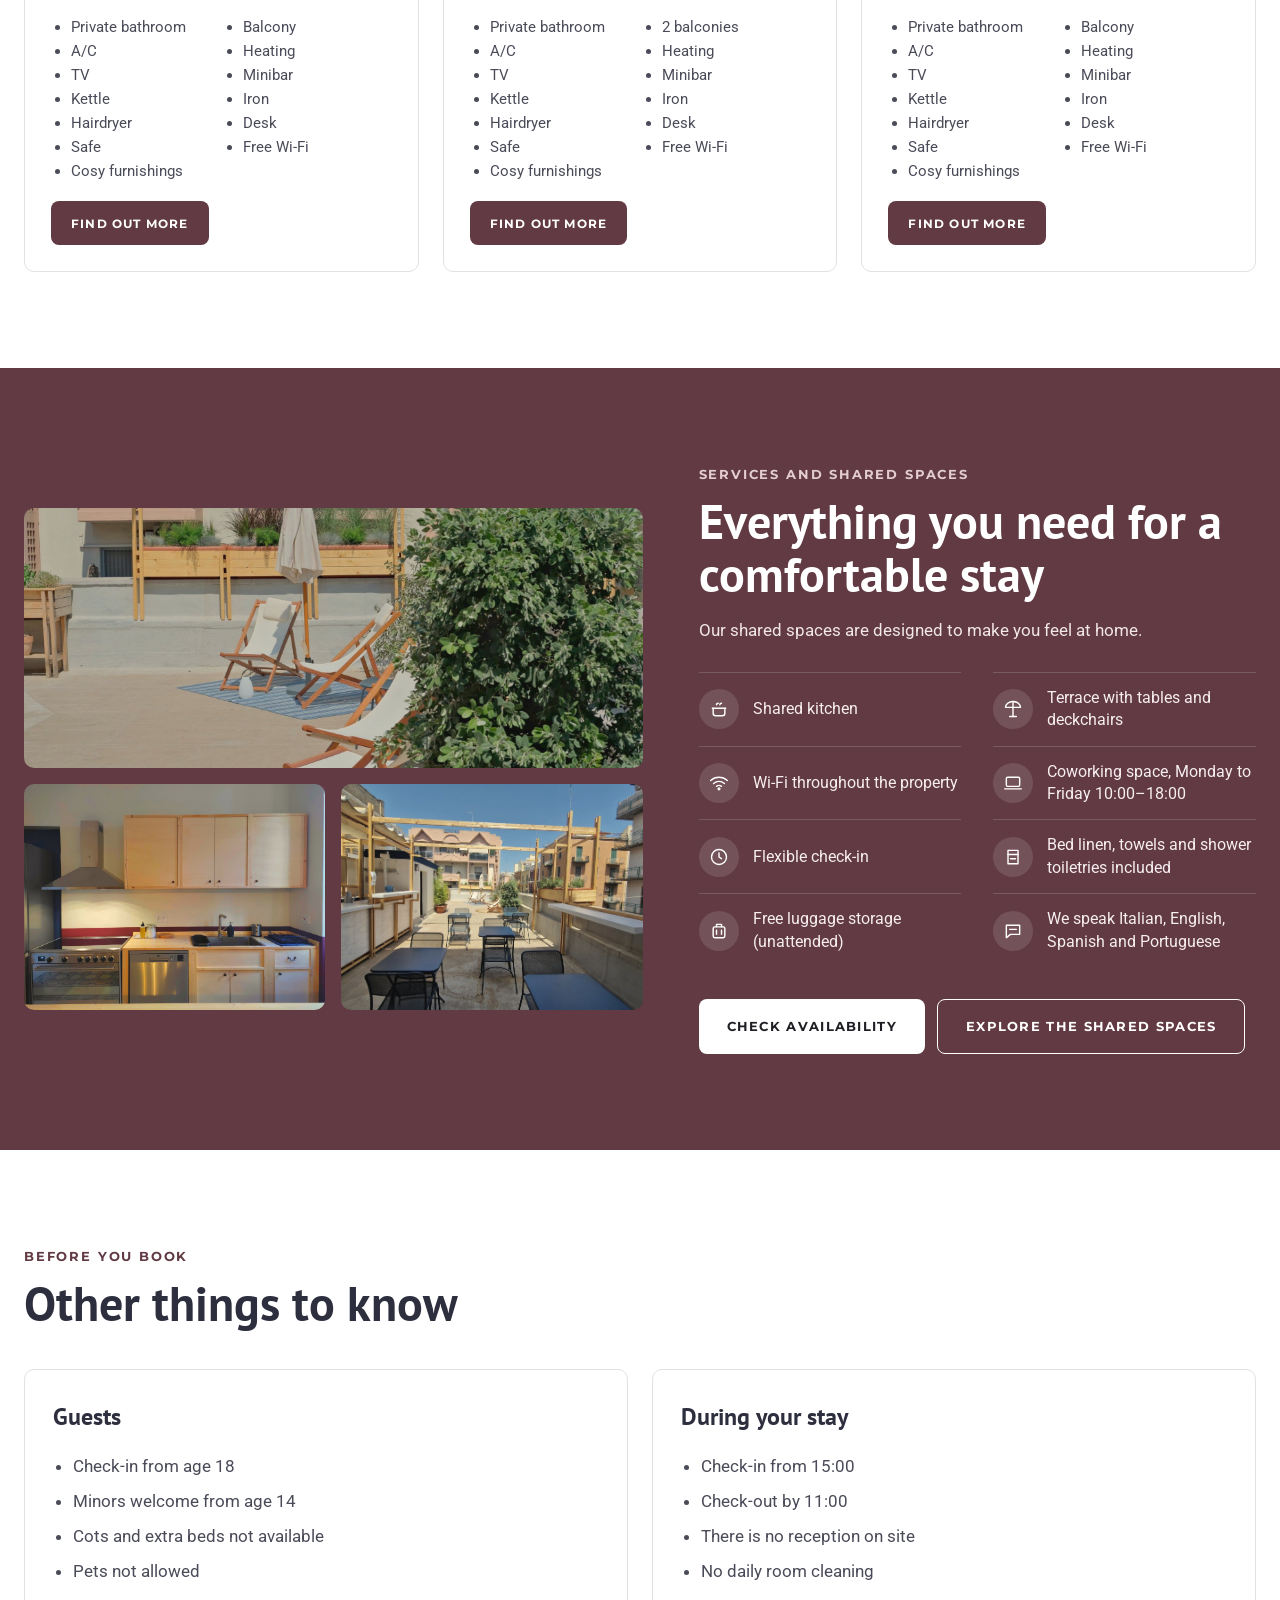
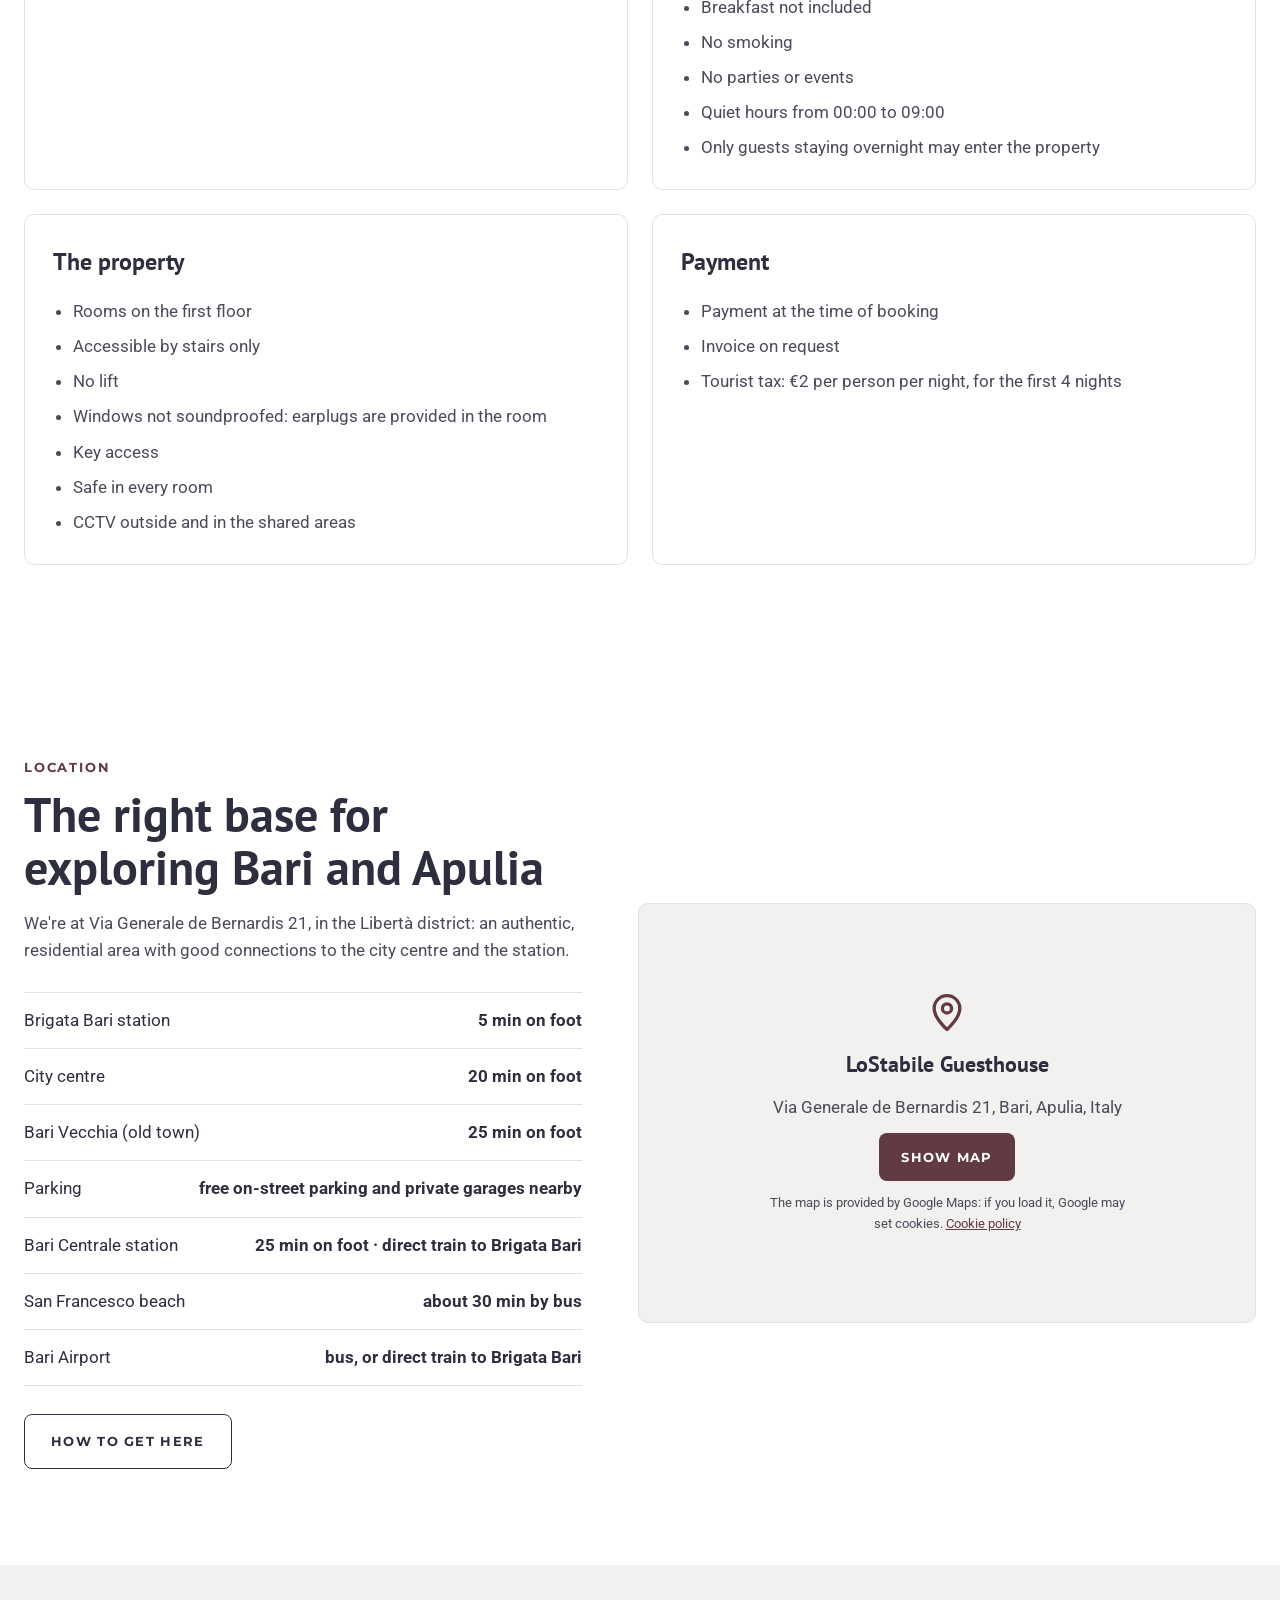
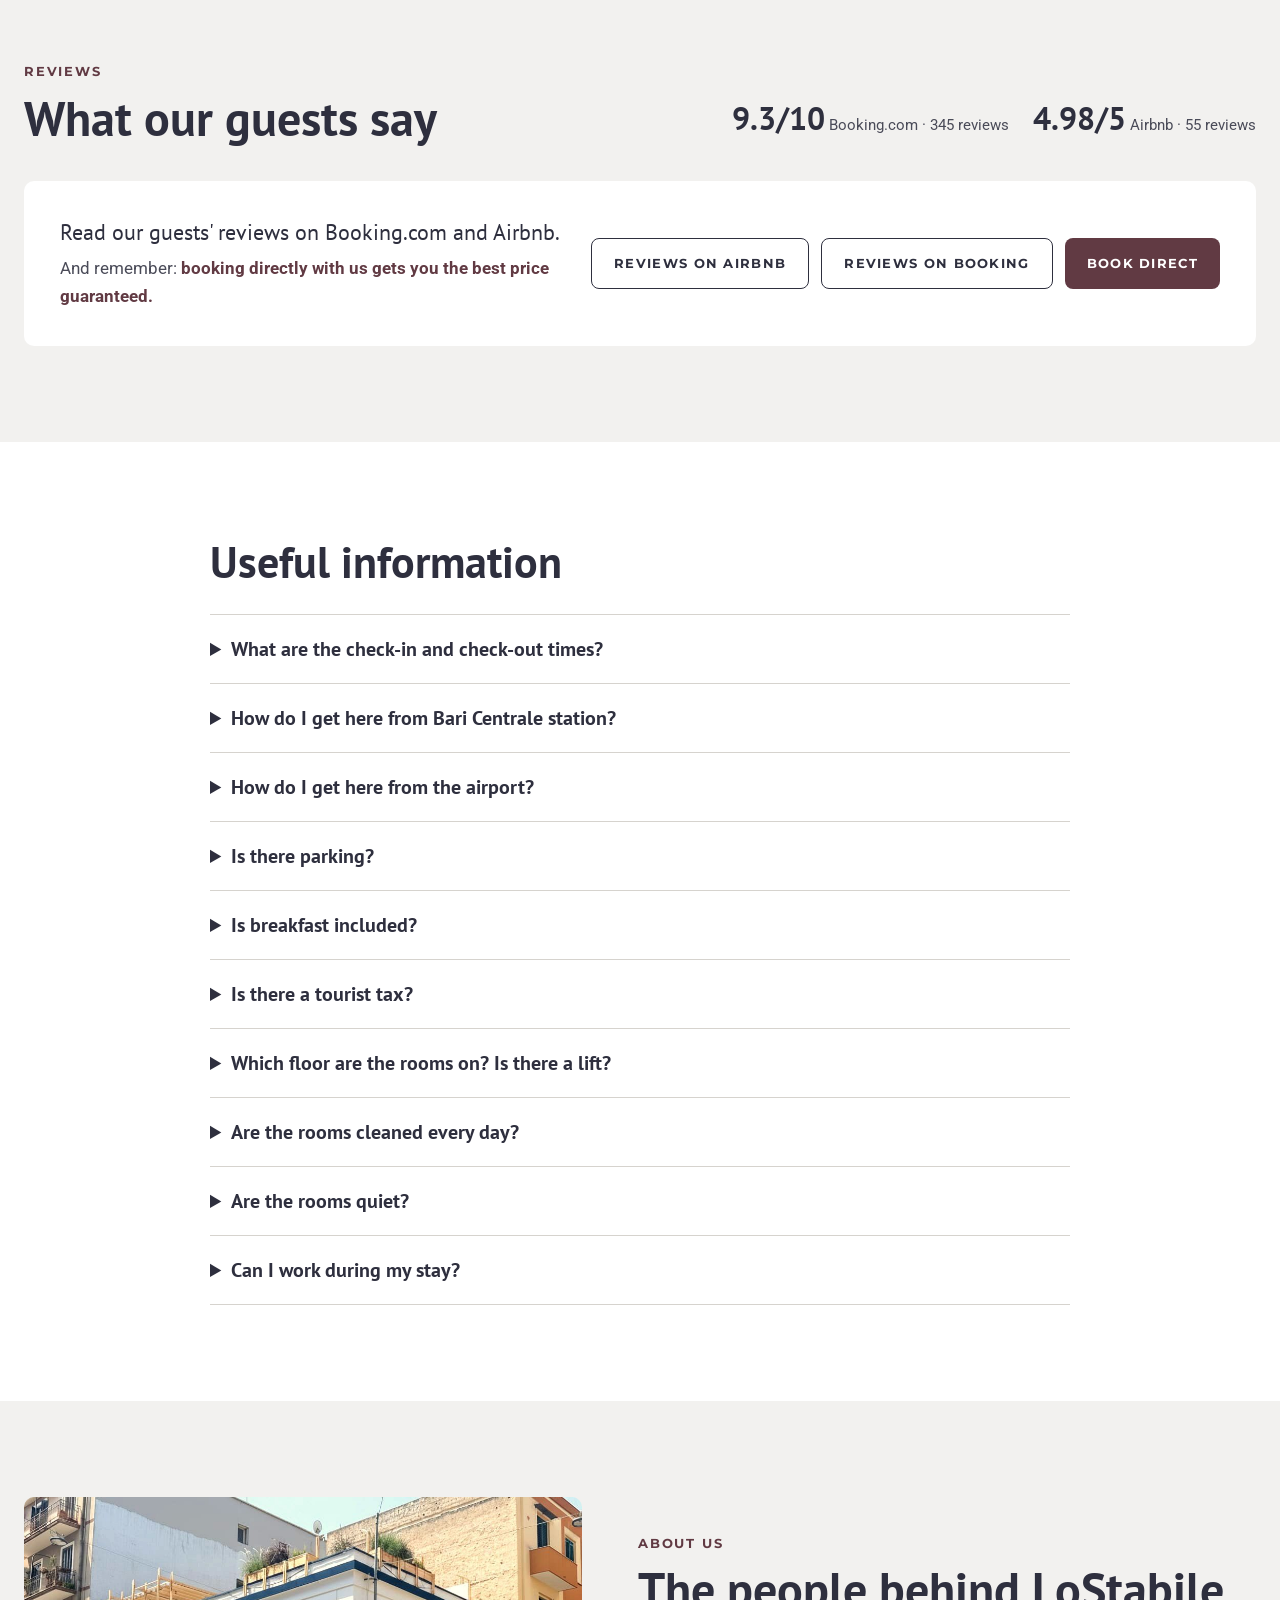
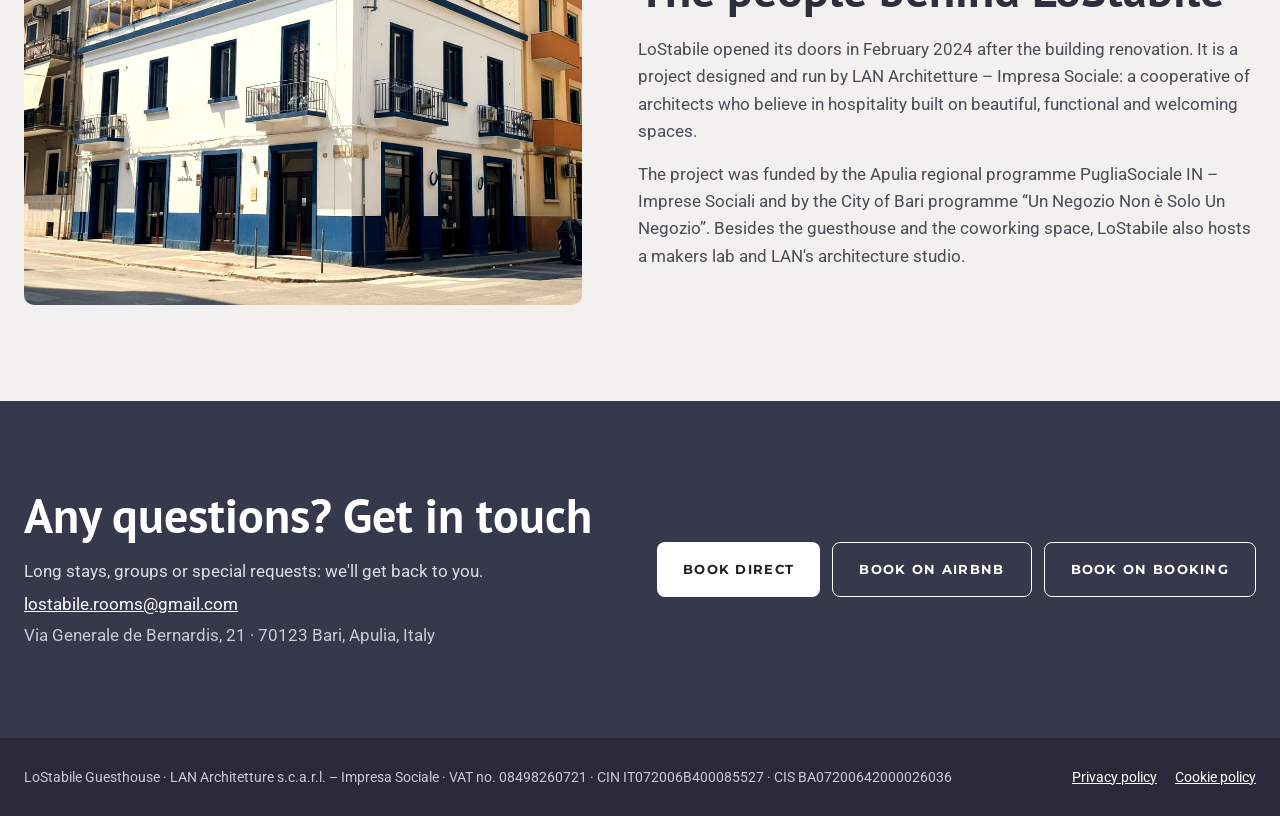
==== commit 99293f7e: "La struttura: piano, scale e ascensore separati Co-Authored-By: Claude Opus 5.5 <noreply@anthropic.c" ====
--- a/en/index.html
+++ b/en/index.html
@@ -296,7 +296,9 @@
 <div style="border: 1px solid #E4E2DF; padding: 28px">
 <h3 style="margin: 0 0 16px; font-family: PT Sans, sans-serif; font-size: 24px; font-weight: 700">The property</h3>
 <ul style="margin: 0; padding-left: 20px; color: #4A4B58; display: flex; flex-direction: column; gap: 8px">
-<li>Rooms on the first floor, accessible by stairs with no lift</li>
+<li>Rooms on the first floor</li>
+<li>Accessible by stairs only</li>
+<li>No lift</li>
 <li>Windows not soundproofed: earplugs are provided in the room</li>
 <li>Key access</li>
 <li>Safe in every room</li>
